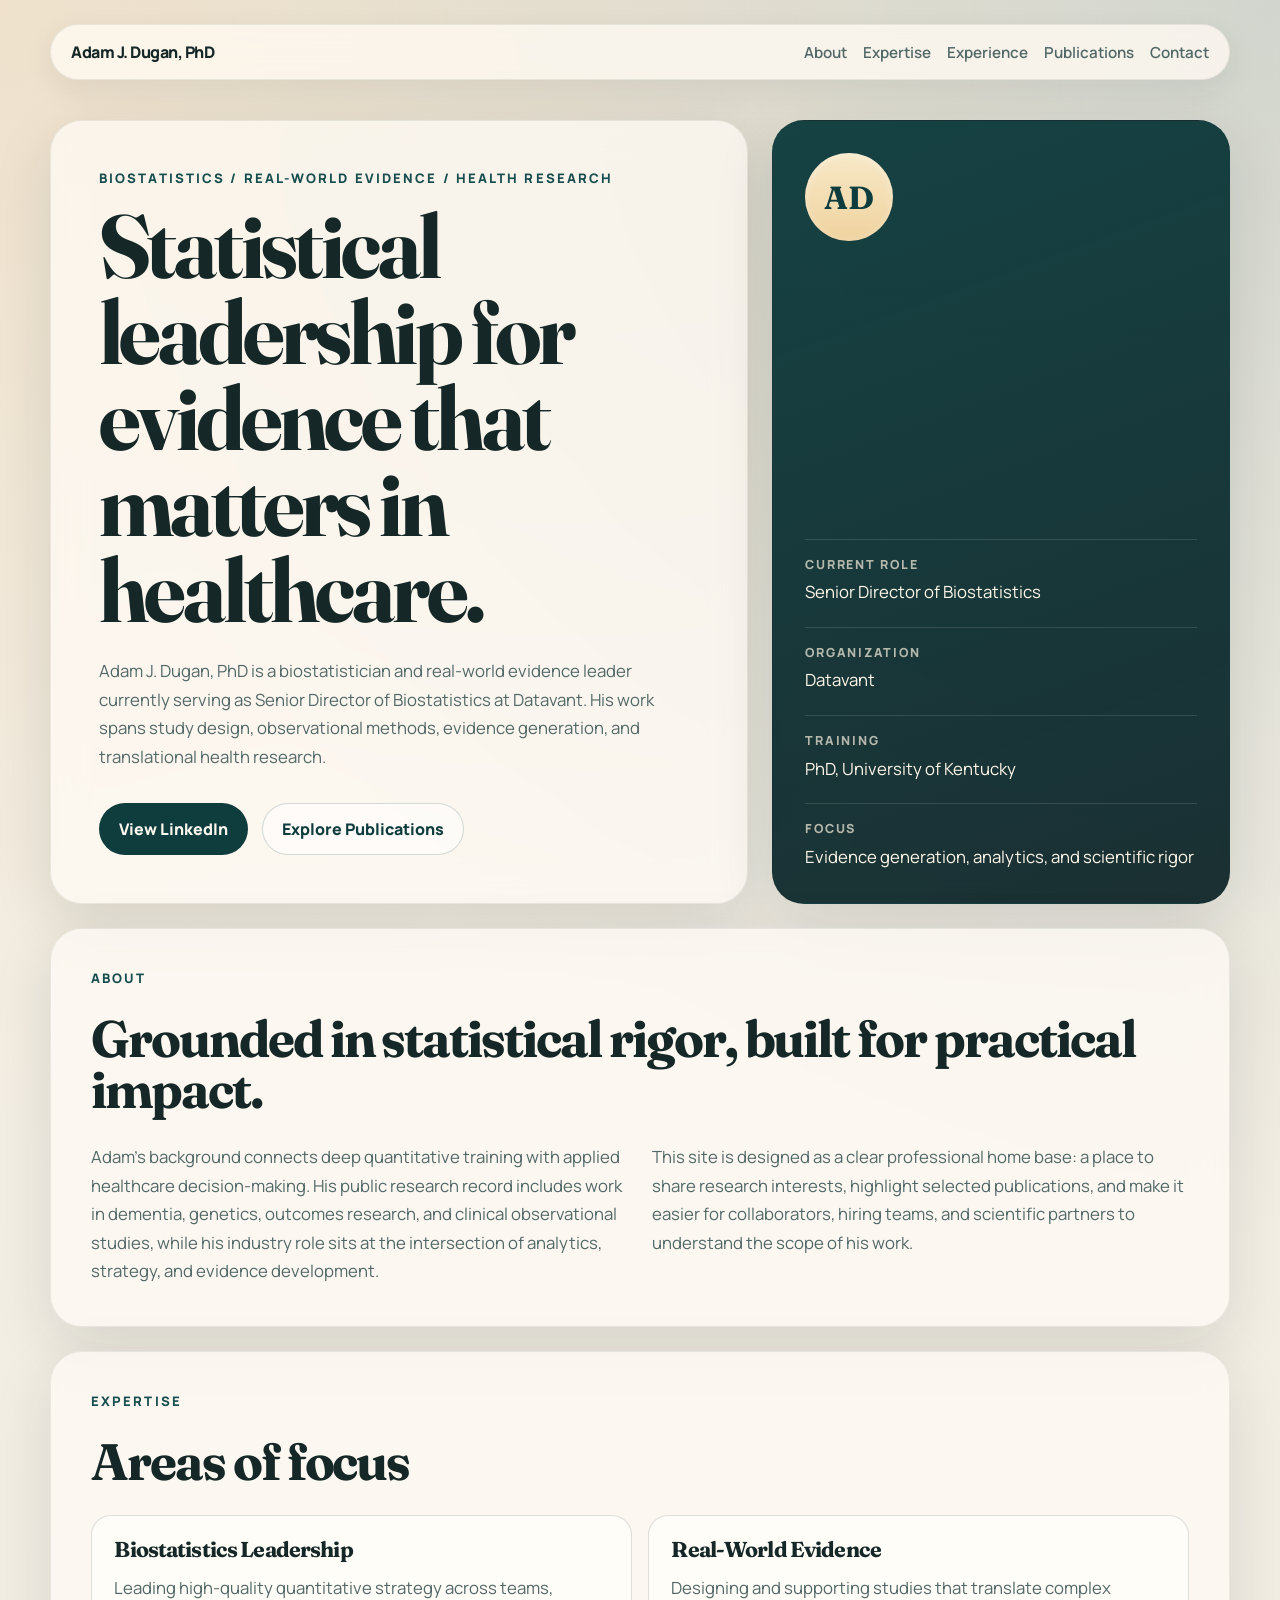
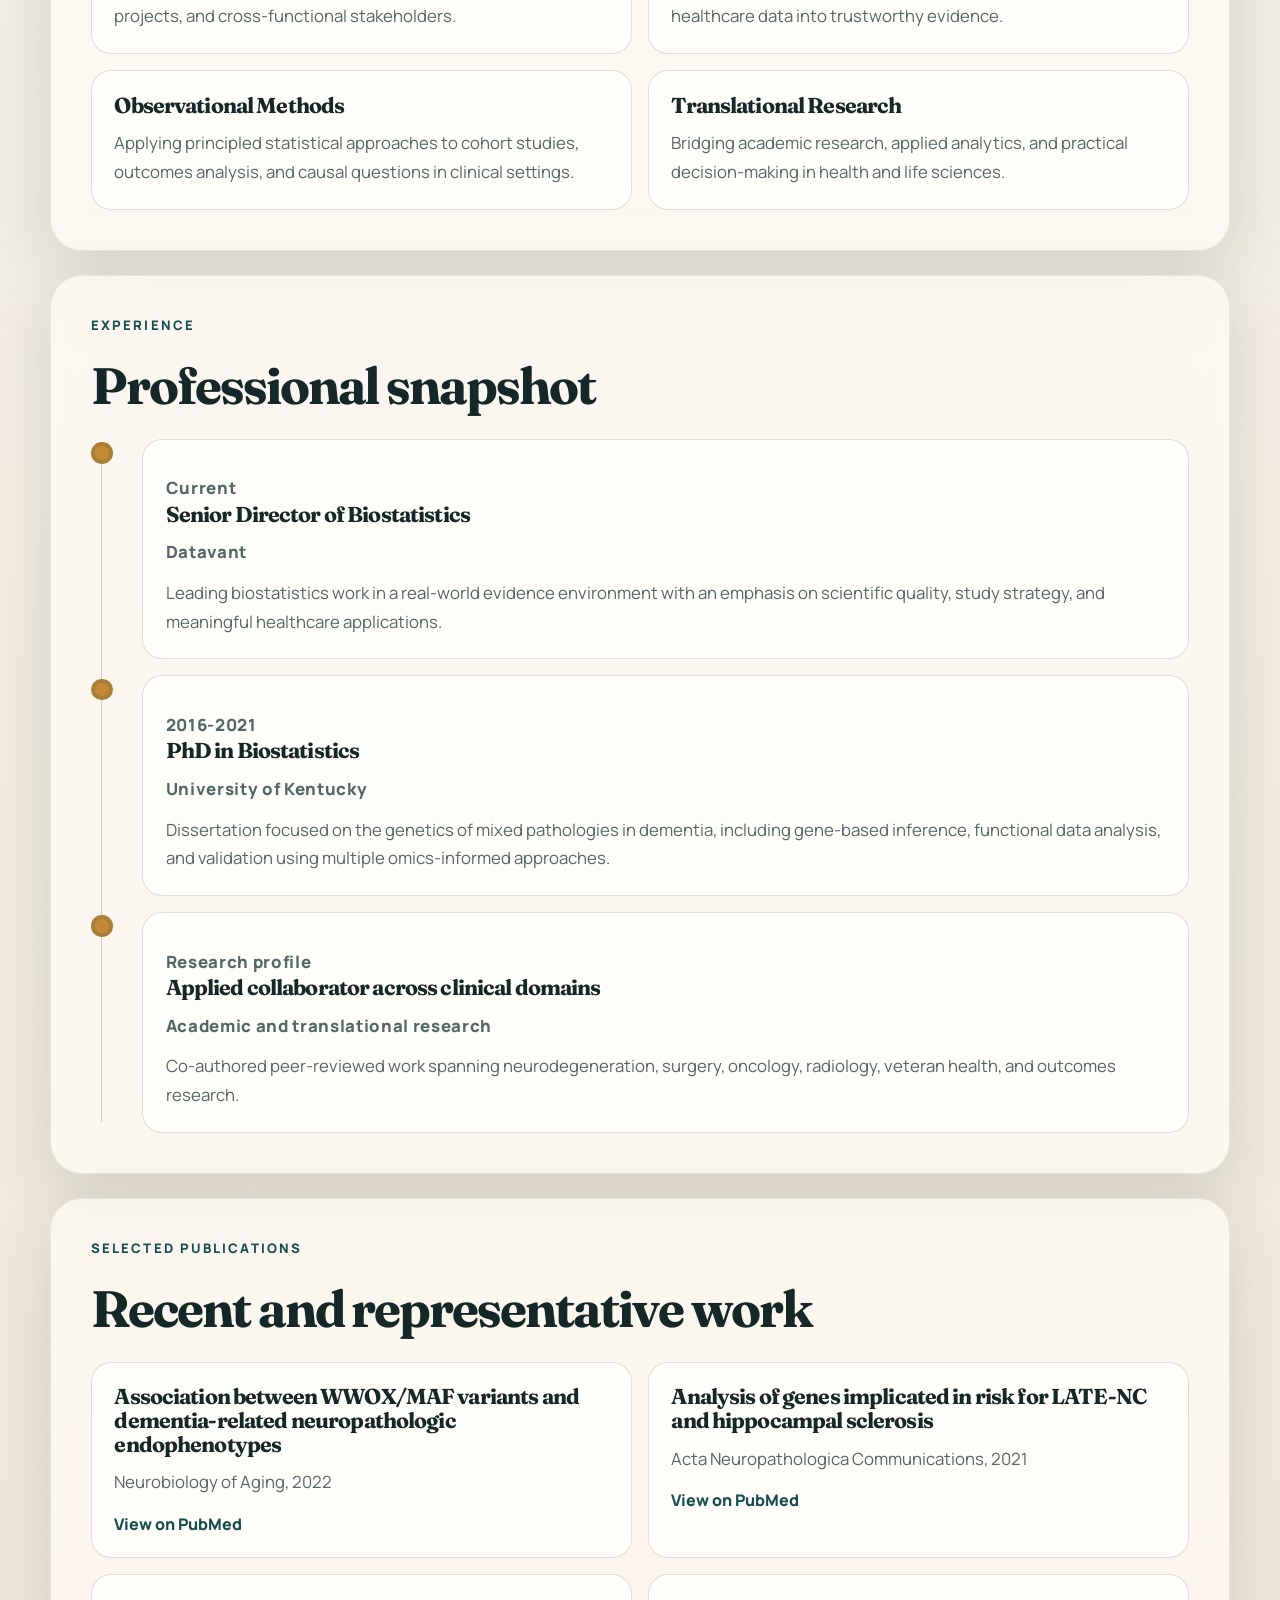
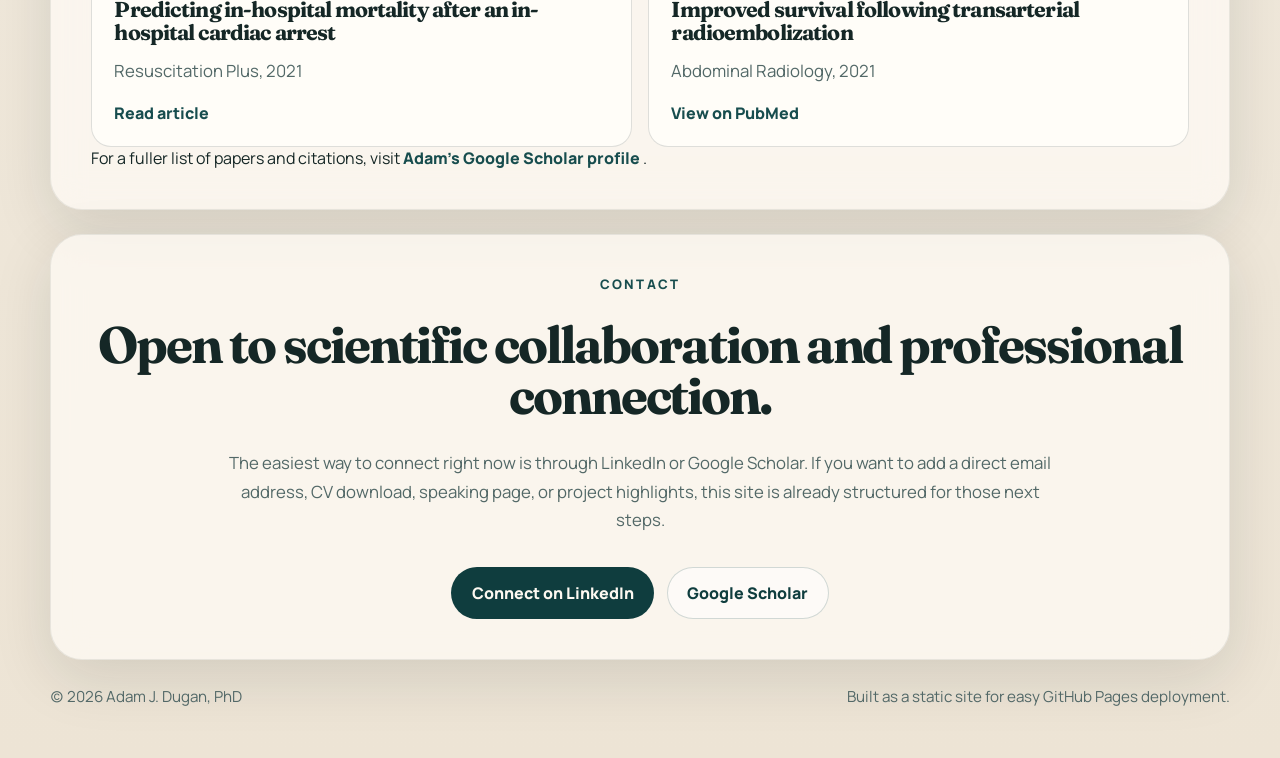
==== index.html @ 70517f16 "Initial commit" ====
<!DOCTYPE html>
<html lang="en">
  <head>
    <meta charset="UTF-8" />
    <meta name="viewport" content="width=device-width, initial-scale=1.0" />
    <title>Adam J. Dugan, PhD | Biostatistics & Real-World Evidence</title>
    <meta
      name="description"
      content="Personal website for Adam J. Dugan, PhD, Senior Director of Biostatistics at Datavant."
    />
    <meta
      property="og:title"
      content="Adam J. Dugan, PhD | Biostatistics & Real-World Evidence"
    />
    <meta
      property="og:description"
      content="Biostatistics leadership, real-world evidence, and applied health research."
    />
    <meta property="og:type" content="website" />
    <meta name="theme-color" content="#0f3d3e" />
    <script>
      document.documentElement.classList.add("js");
    </script>
    <link rel="preconnect" href="https://fonts.googleapis.com" />
    <link rel="preconnect" href="https://fonts.gstatic.com" crossorigin />
    <link
      href="https://fonts.googleapis.com/css2?family=Fraunces:opsz,wght@9..144,500;9..144,700&family=Manrope:wght@400;500;600;700;800&display=swap"
      rel="stylesheet"
    />
    <link rel="stylesheet" href="styles.css" />
  </head>
  <body>
    <div class="page-shell">
      <header class="site-header">
        <a class="wordmark" href="#top">Adam J. Dugan, PhD</a>
        <nav class="site-nav" aria-label="Primary">
          <a href="#about">About</a>
          <a href="#expertise">Expertise</a>
          <a href="#experience">Experience</a>
          <a href="#publications">Publications</a>
          <a href="#contact">Contact</a>
        </nav>
      </header>

      <main id="top">
        <section class="hero reveal">
          <div class="hero-copy">
            <p class="eyebrow">Biostatistics / Real-World Evidence / Health Research</p>
            <h1>Statistical leadership for evidence that matters in healthcare.</h1>
            <p class="hero-text">
              Adam J. Dugan, PhD is a biostatistician and real-world evidence leader currently
              serving as Senior Director of Biostatistics at Datavant. His work spans study
              design, observational methods, evidence generation, and translational health
              research.
            </p>
            <div class="hero-actions">
              <a
                class="button button-primary"
                href="https://www.linkedin.com/in/adamjdugan"
                target="_blank"
                rel="noreferrer"
              >
                View LinkedIn
              </a>
              <a
                class="button button-secondary"
                href="https://scholar.google.com/citations?user=WxaYEwoAAAAJ&hl=en"
                target="_blank"
                rel="noreferrer"
              >
                Explore Publications
              </a>
            </div>
          </div>

          <aside class="hero-card">
            <div class="monogram" aria-hidden="true">AD</div>
            <dl class="profile-facts">
              <div>
                <dt>Current role</dt>
                <dd>Senior Director of Biostatistics</dd>
              </div>
              <div>
                <dt>Organization</dt>
                <dd>Datavant</dd>
              </div>
              <div>
                <dt>Training</dt>
                <dd>PhD, University of Kentucky</dd>
              </div>
              <div>
                <dt>Focus</dt>
                <dd>Evidence generation, analytics, and scientific rigor</dd>
              </div>
            </dl>
          </aside>
        </section>

        <section class="section section-intro reveal" id="about">
          <div class="section-heading">
            <p class="eyebrow">About</p>
            <h2>Grounded in statistical rigor, built for practical impact.</h2>
          </div>
          <div class="split-text">
            <p>
              Adam's background connects deep quantitative training with applied healthcare
              decision-making. His public research record includes work in dementia, genetics,
              outcomes research, and clinical observational studies, while his industry role sits
              at the intersection of analytics, strategy, and evidence development.
            </p>
            <p>
              This site is designed as a clear professional home base: a place to share research
              interests, highlight selected publications, and make it easier for collaborators,
              hiring teams, and scientific partners to understand the scope of his work.
            </p>
          </div>
        </section>

        <section class="section reveal" id="expertise">
          <div class="section-heading">
            <p class="eyebrow">Expertise</p>
            <h2>Areas of focus</h2>
          </div>
          <div class="card-grid">
            <article class="info-card">
              <h3>Biostatistics Leadership</h3>
              <p>
                Leading high-quality quantitative strategy across teams, projects, and
                cross-functional stakeholders.
              </p>
            </article>
            <article class="info-card">
              <h3>Real-World Evidence</h3>
              <p>
                Designing and supporting studies that translate complex healthcare data into
                trustworthy evidence.
              </p>
            </article>
            <article class="info-card">
              <h3>Observational Methods</h3>
              <p>
                Applying principled statistical approaches to cohort studies, outcomes analysis,
                and causal questions in clinical settings.
              </p>
            </article>
            <article class="info-card">
              <h3>Translational Research</h3>
              <p>
                Bridging academic research, applied analytics, and practical decision-making in
                health and life sciences.
              </p>
            </article>
          </div>
        </section>

        <section class="section reveal" id="experience">
          <div class="section-heading">
            <p class="eyebrow">Experience</p>
            <h2>Professional snapshot</h2>
          </div>
          <div class="timeline">
            <article class="timeline-item">
              <div class="timeline-marker"></div>
              <div class="timeline-content">
                <p class="timeline-period">Current</p>
                <h3>Senior Director of Biostatistics</h3>
                <p class="timeline-org">Datavant</p>
                <p>
                  Leading biostatistics work in a real-world evidence environment with an emphasis
                  on scientific quality, study strategy, and meaningful healthcare applications.
                </p>
              </div>
            </article>
            <article class="timeline-item">
              <div class="timeline-marker"></div>
              <div class="timeline-content">
                <p class="timeline-period">2016-2021</p>
                <h3>PhD in Biostatistics</h3>
                <p class="timeline-org">University of Kentucky</p>
                <p>
                  Dissertation focused on the genetics of mixed pathologies in dementia, including
                  gene-based inference, functional data analysis, and validation using multiple
                  omics-informed approaches.
                </p>
              </div>
            </article>
            <article class="timeline-item">
              <div class="timeline-marker"></div>
              <div class="timeline-content">
                <p class="timeline-period">Research profile</p>
                <h3>Applied collaborator across clinical domains</h3>
                <p class="timeline-org">Academic and translational research</p>
                <p>
                  Co-authored peer-reviewed work spanning neurodegeneration, surgery, oncology,
                  radiology, veteran health, and outcomes research.
                </p>
              </div>
            </article>
          </div>
        </section>

        <section class="section reveal" id="publications">
          <div class="section-heading">
            <p class="eyebrow">Selected Publications</p>
            <h2>Recent and representative work</h2>
          </div>
          <div class="publication-list">
            <article class="publication-card">
              <h3>
                Association between WWOX/MAF variants and dementia-related neuropathologic
                endophenotypes
              </h3>
              <p>Neurobiology of Aging, 2022</p>
              <a
                href="https://pubmed.ncbi.nlm.nih.gov/34852950/"
                target="_blank"
                rel="noreferrer"
              >
                View on PubMed
              </a>
            </article>
            <article class="publication-card">
              <h3>
                Analysis of genes implicated in risk for LATE-NC and hippocampal sclerosis
              </h3>
              <p>Acta Neuropathologica Communications, 2021</p>
              <a
                href="https://pubmed.ncbi.nlm.nih.gov/34526147/"
                target="_blank"
                rel="noreferrer"
              >
                View on PubMed
              </a>
            </article>
            <article class="publication-card">
              <h3>Predicting in-hospital mortality after an in-hospital cardiac arrest</h3>
              <p>Resuscitation Plus, 2021</p>
              <a
                href="https://pmc.ncbi.nlm.nih.gov/articles/PMC8244474/"
                target="_blank"
                rel="noreferrer"
              >
                Read article
              </a>
            </article>
            <article class="publication-card">
              <h3>Improved survival following transarterial radioembolization</h3>
              <p>Abdominal Radiology, 2021</p>
              <a
                href="https://pubmed.ncbi.nlm.nih.gov/33385248/"
                target="_blank"
                rel="noreferrer"
              >
                View on PubMed
              </a>
            </article>
          </div>
          <p class="supporting-link">
            For a fuller list of papers and citations, visit
            <a
              href="https://scholar.google.com/citations?user=WxaYEwoAAAAJ&hl=en"
              target="_blank"
              rel="noreferrer"
            >
              Adam's Google Scholar profile
            </a>
            .
          </p>
        </section>

        <section class="section contact-section reveal" id="contact">
          <div class="section-heading">
            <p class="eyebrow">Contact</p>
            <h2>Open to scientific collaboration and professional connection.</h2>
          </div>
          <p class="contact-copy">
            The easiest way to connect right now is through LinkedIn or Google Scholar. If you want
            to add a direct email address, CV download, speaking page, or project highlights, this
            site is already structured for those next steps.
          </p>
          <div class="hero-actions">
            <a
              class="button button-primary"
              href="https://www.linkedin.com/in/adamjdugan"
              target="_blank"
              rel="noreferrer"
            >
              Connect on LinkedIn
            </a>
            <a
              class="button button-secondary"
              href="https://scholar.google.com/citations?user=WxaYEwoAAAAJ&hl=en"
              target="_blank"
              rel="noreferrer"
            >
              Google Scholar
            </a>
          </div>
        </section>
      </main>

      <footer class="site-footer">
        <p>(c) <span id="year"></span> Adam J. Dugan, PhD</p>
        <p>Built as a static site for easy GitHub Pages deployment.</p>
      </footer>
    </div>

    <script src="script.js"></script>
  </body>
</html>
---- styles.css ----
:root {
  --bg: #f2ede3;
  --bg-deep: #e5ddce;
  --surface: rgba(255, 251, 245, 0.72);
  --surface-strong: #fffdf8;
  --ink: #152726;
  --muted: #526867;
  --teal: #0f3d3e;
  --teal-soft: #174d4e;
  --gold: #c48a38;
  --line: rgba(21, 39, 38, 0.14);
  --shadow: 0 18px 60px rgba(15, 34, 37, 0.12);
  --radius-lg: 32px;
  --radius-md: 20px;
  --radius-sm: 14px;
  --max-width: 1180px;
}

* {
  box-sizing: border-box;
}

html {
  scroll-behavior: smooth;
}

body {
  margin: 0;
  min-height: 100vh;
  font-family: "Manrope", sans-serif;
  color: var(--ink);
  background:
    radial-gradient(circle at top left, rgba(196, 138, 56, 0.16), transparent 28%),
    radial-gradient(circle at top right, rgba(15, 61, 62, 0.16), transparent 30%),
    linear-gradient(180deg, #f7f2e8 0%, var(--bg) 42%, #ede4d5 100%);
}

body::before {
  content: "";
  position: fixed;
  inset: 0;
  pointer-events: none;
  background-image:
    linear-gradient(rgba(255, 255, 255, 0.12) 1px, transparent 1px),
    linear-gradient(90deg, rgba(255, 255, 255, 0.12) 1px, transparent 1px);
  background-size: 44px 44px;
  mask-image: linear-gradient(180deg, rgba(0, 0, 0, 0.25), transparent 70%);
}

.page-shell {
  width: min(calc(100% - 2rem), var(--max-width));
  margin: 0 auto;
  padding: 1.5rem 0 3rem;
}

.site-header {
  position: sticky;
  top: 1rem;
  z-index: 10;
  display: flex;
  justify-content: space-between;
  align-items: center;
  gap: 1rem;
  padding: 1rem 1.25rem;
  margin-bottom: 2.5rem;
  background: rgba(255, 250, 242, 0.78);
  border: 1px solid rgba(21, 39, 38, 0.08);
  border-radius: 999px;
  backdrop-filter: blur(16px);
  box-shadow: 0 10px 30px rgba(21, 39, 38, 0.08);
}

.wordmark,
.site-nav a,
.button,
.publication-card a,
.supporting-link a {
  text-decoration: none;
}

.wordmark {
  color: var(--ink);
  font-weight: 800;
  letter-spacing: -0.03em;
}

.site-nav {
  display: flex;
  flex-wrap: wrap;
  justify-content: flex-end;
  gap: 1rem;
}

.site-nav a {
  color: var(--muted);
  font-size: 0.95rem;
  font-weight: 600;
}

.site-nav a:hover,
.site-nav a:focus-visible,
.publication-card a:hover,
.publication-card a:focus-visible,
.supporting-link a:hover,
.supporting-link a:focus-visible {
  color: var(--teal);
}

.hero,
.section,
.site-footer {
  position: relative;
  z-index: 1;
}

.hero {
  display: grid;
  grid-template-columns: 1.45fr 0.95fr;
  gap: 1.5rem;
  align-items: stretch;
}

.hero-copy,
.hero-card,
.section {
  background: var(--surface);
  border: 1px solid rgba(21, 39, 38, 0.08);
  box-shadow: var(--shadow);
  backdrop-filter: blur(16px);
}

.hero-copy {
  padding: 3rem;
  border-radius: var(--radius-lg);
}

.eyebrow {
  margin: 0 0 1rem;
  font-size: 0.82rem;
  font-weight: 800;
  letter-spacing: 0.16em;
  text-transform: uppercase;
  color: var(--teal-soft);
}

h1,
h2,
h3 {
  margin: 0;
  font-family: "Fraunces", serif;
  letter-spacing: -0.04em;
}

h1 {
  max-width: 12ch;
  font-size: clamp(3rem, 8vw, 5.6rem);
  line-height: 0.96;
}

h2 {
  font-size: clamp(2rem, 4vw, 3.2rem);
  line-height: 1;
}

h3 {
  font-size: 1.35rem;
  line-height: 1.1;
}

.hero-text,
.split-text p,
.info-card p,
.timeline-content p,
.publication-card p,
.contact-copy,
.site-footer p,
.profile-facts dd {
  font-size: 1.05rem;
  line-height: 1.7;
  color: var(--muted);
}

.hero-text {
  max-width: 58ch;
  margin: 1.5rem 0 0;
}

.hero-actions {
  display: flex;
  flex-wrap: wrap;
  gap: 0.85rem;
  margin-top: 2rem;
}

.button {
  display: inline-flex;
  align-items: center;
  justify-content: center;
  min-height: 3.25rem;
  padding: 0.85rem 1.2rem;
  border-radius: 999px;
  border: 1px solid transparent;
  font-weight: 800;
  transition:
    transform 180ms ease,
    border-color 180ms ease,
    background-color 180ms ease;
}

.button:hover,
.button:focus-visible {
  transform: translateY(-2px);
}

.button-primary {
  color: #fdf9f1;
  background: var(--teal);
}

.button-secondary {
  color: var(--teal);
  background: rgba(255, 255, 255, 0.52);
  border-color: rgba(15, 61, 62, 0.18);
}

.hero-card {
  display: flex;
  flex-direction: column;
  justify-content: space-between;
  padding: 2rem;
  border-radius: var(--radius-lg);
  overflow: hidden;
  background:
    linear-gradient(160deg, rgba(15, 61, 62, 0.97), rgba(17, 40, 43, 0.96)),
    linear-gradient(180deg, rgba(255, 255, 255, 0.08), transparent);
}

.monogram {
  display: grid;
  place-items: center;
  width: 5.5rem;
  height: 5.5rem;
  border-radius: 50%;
  margin-bottom: 2rem;
  color: var(--teal);
  font-family: "Fraunces", serif;
  font-size: 2rem;
  font-weight: 700;
  background: linear-gradient(180deg, #f7e8c7, #f0d39f);
  box-shadow: inset 0 2px 8px rgba(255, 255, 255, 0.35);
}

.profile-facts {
  display: grid;
  gap: 1.25rem;
  margin: 0;
}

.profile-facts div {
  padding-top: 1rem;
  border-top: 1px solid rgba(255, 255, 255, 0.12);
}

.profile-facts dt {
  margin-bottom: 0.35rem;
  font-size: 0.78rem;
  font-weight: 800;
  letter-spacing: 0.14em;
  text-transform: uppercase;
  color: rgba(255, 244, 227, 0.68);
}

.profile-facts dd {
  margin: 0;
  color: #fff7ea;
}

.section {
  margin-top: 1.5rem;
  padding: 2.5rem;
  border-radius: var(--radius-lg);
}

.section-heading {
  display: grid;
  gap: 0.6rem;
  margin-bottom: 1.75rem;
}

.split-text {
  display: grid;
  grid-template-columns: repeat(2, minmax(0, 1fr));
  gap: 1.5rem;
}

.split-text p,
.supporting-link {
  margin: 0;
}

.card-grid,
.publication-list {
  display: grid;
  grid-template-columns: repeat(2, minmax(0, 1fr));
  gap: 1rem;
}

.info-card,
.publication-card {
  padding: 1.4rem;
  border-radius: var(--radius-md);
  background: var(--surface-strong);
  border: 1px solid var(--line);
}

.info-card p,
.publication-card p,
.timeline-content p {
  margin: 0.75rem 0 0;
}

.timeline {
  position: relative;
  display: grid;
  gap: 1rem;
}

.timeline::before {
  content: "";
  position: absolute;
  top: 0.7rem;
  bottom: 0.7rem;
  left: 0.65rem;
  width: 1px;
  background: rgba(15, 61, 62, 0.22);
}

.timeline-item {
  position: relative;
  display: grid;
  grid-template-columns: 2rem 1fr;
  gap: 1.2rem;
}

.timeline-marker {
  width: 1.35rem;
  height: 1.35rem;
  margin-top: 0.2rem;
  border: 4px solid rgba(15, 61, 62, 0.14);
  border-radius: 50%;
  background: var(--gold);
}

.timeline-content {
  padding: 1.4rem;
  border-radius: var(--radius-md);
  background: var(--surface-strong);
  border: 1px solid var(--line);
}

.timeline-period,
.timeline-org {
  font-size: 0.92rem;
  font-weight: 800;
  letter-spacing: 0.04em;
  color: var(--teal-soft);
}

.timeline-period {
  margin: 0 0 0.3rem;
}

.timeline-org {
  margin: 0.5rem 0 0.25rem;
}

.publication-card a,
.supporting-link a {
  color: var(--teal-soft);
  font-weight: 800;
}

.publication-card a {
  display: inline-block;
  margin-top: 1rem;
}

.contact-section {
  text-align: center;
}

.contact-copy {
  max-width: 52rem;
  margin: 0 auto;
}

.contact-section .hero-actions {
  justify-content: center;
}

.site-footer {
  display: flex;
  justify-content: space-between;
  gap: 1rem;
  padding: 1.5rem 0 0;
}

.site-footer p {
  margin: 0;
  font-size: 0.95rem;
}

.js .reveal {
  opacity: 0;
  transform: translateY(24px);
  transition:
    opacity 700ms ease,
    transform 700ms ease;
}

.js .reveal.is-visible {
  opacity: 1;
  transform: translateY(0);
}

@media (prefers-reduced-motion: reduce) {
  html {
    scroll-behavior: auto;
  }

  .js .reveal,
  .js .reveal.is-visible,
  .button {
    transition: none;
    transform: none;
  }
}

@media (max-width: 920px) {
  .site-header,
  .hero,
  .split-text,
  .card-grid,
  .publication-list,
  .site-footer {
    grid-template-columns: 1fr;
  }

  .site-header,
  .site-footer {
    display: grid;
  }

  .site-header {
    border-radius: 28px;
  }

  .site-nav {
    justify-content: flex-start;
  }

  .hero-copy,
  .section,
  .hero-card {
    padding: 2rem;
  }

  h1 {
    max-width: 14ch;
  }
}

@media (max-width: 640px) {
  .page-shell {
    width: min(calc(100% - 1rem), var(--max-width));
    padding-top: 0.5rem;
  }

  .site-header {
    position: static;
    margin-bottom: 1rem;
  }

  .site-nav {
    gap: 0.75rem;
  }

  .site-nav a {
    font-size: 0.9rem;
  }

  .hero-copy,
  .hero-card,
  .section,
  .timeline-content,
  .info-card,
  .publication-card {
    padding: 1.4rem;
  }

  .section {
    border-radius: 24px;
  }

  h1 {
    font-size: 2.8rem;
  }

  h2 {
    font-size: 2rem;
  }

  .hero-actions {
    flex-direction: column;
  }

  .button {
    width: 100%;
  }
}
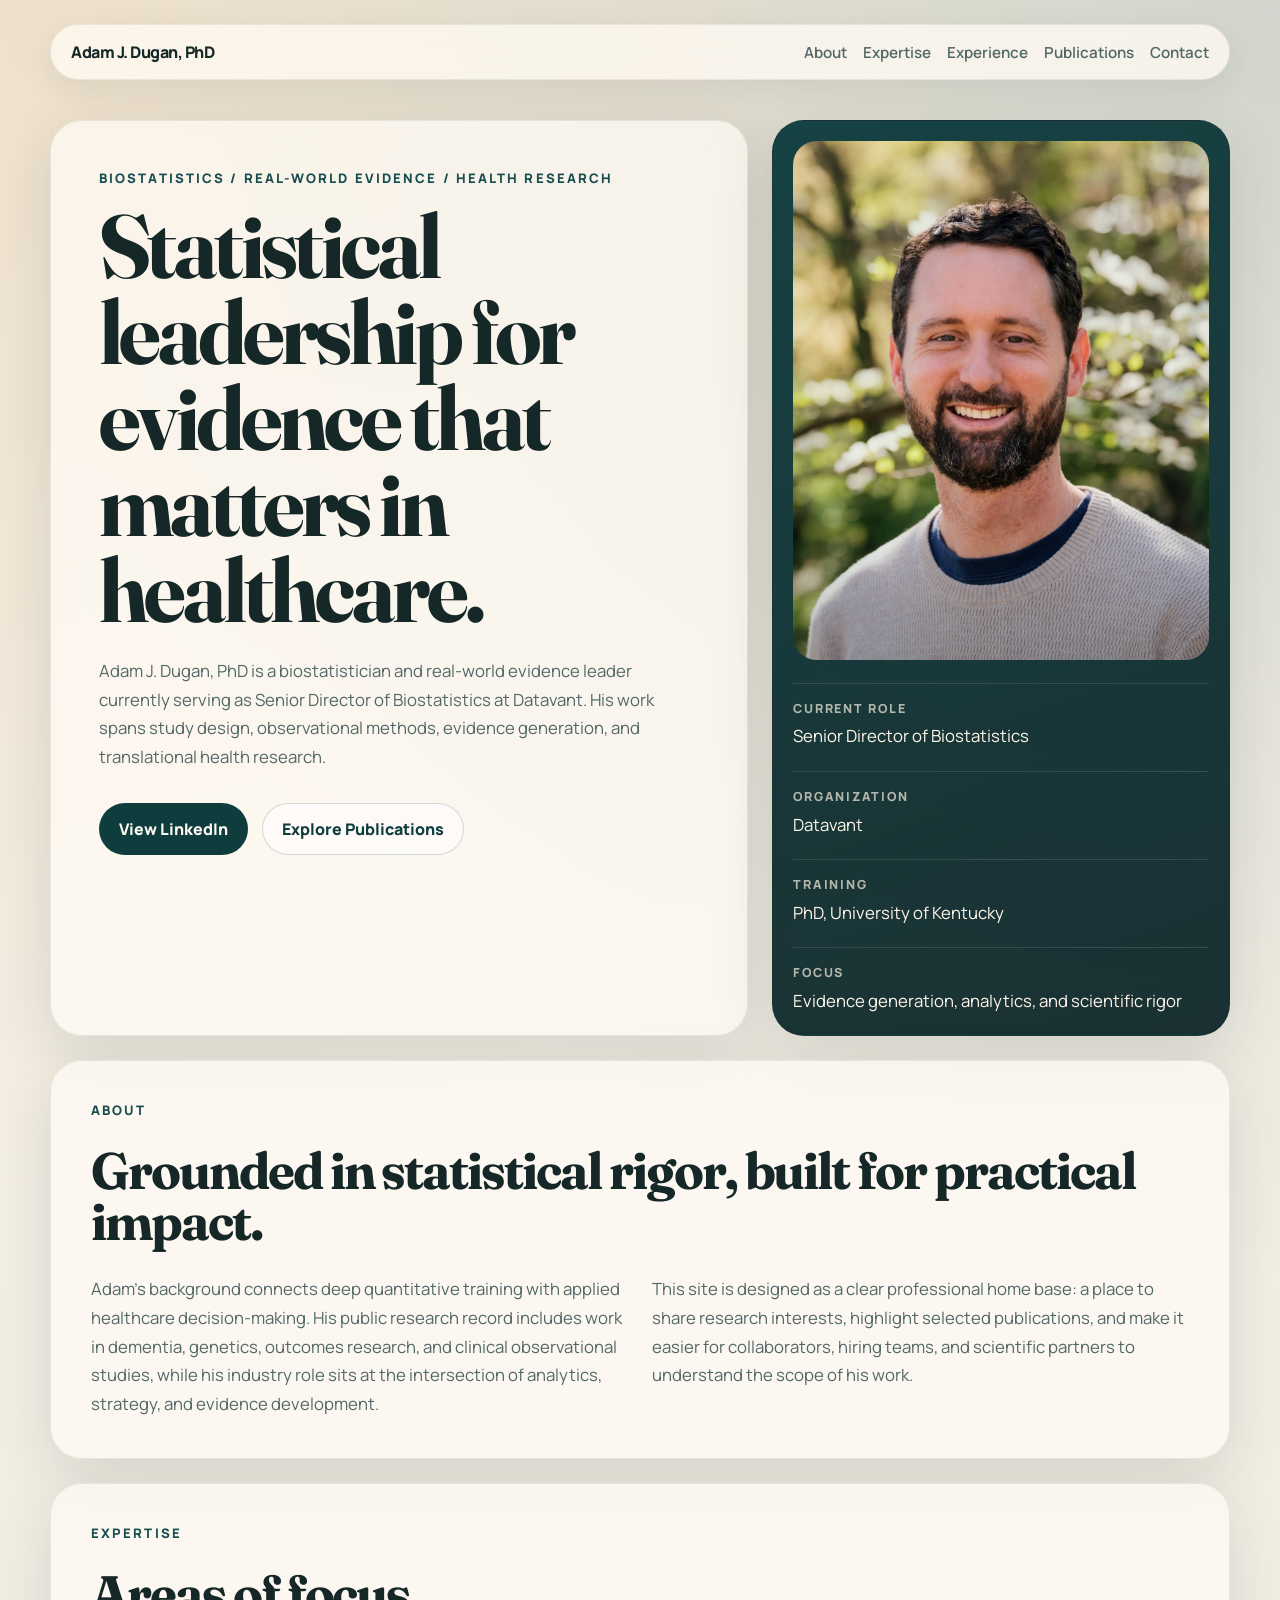
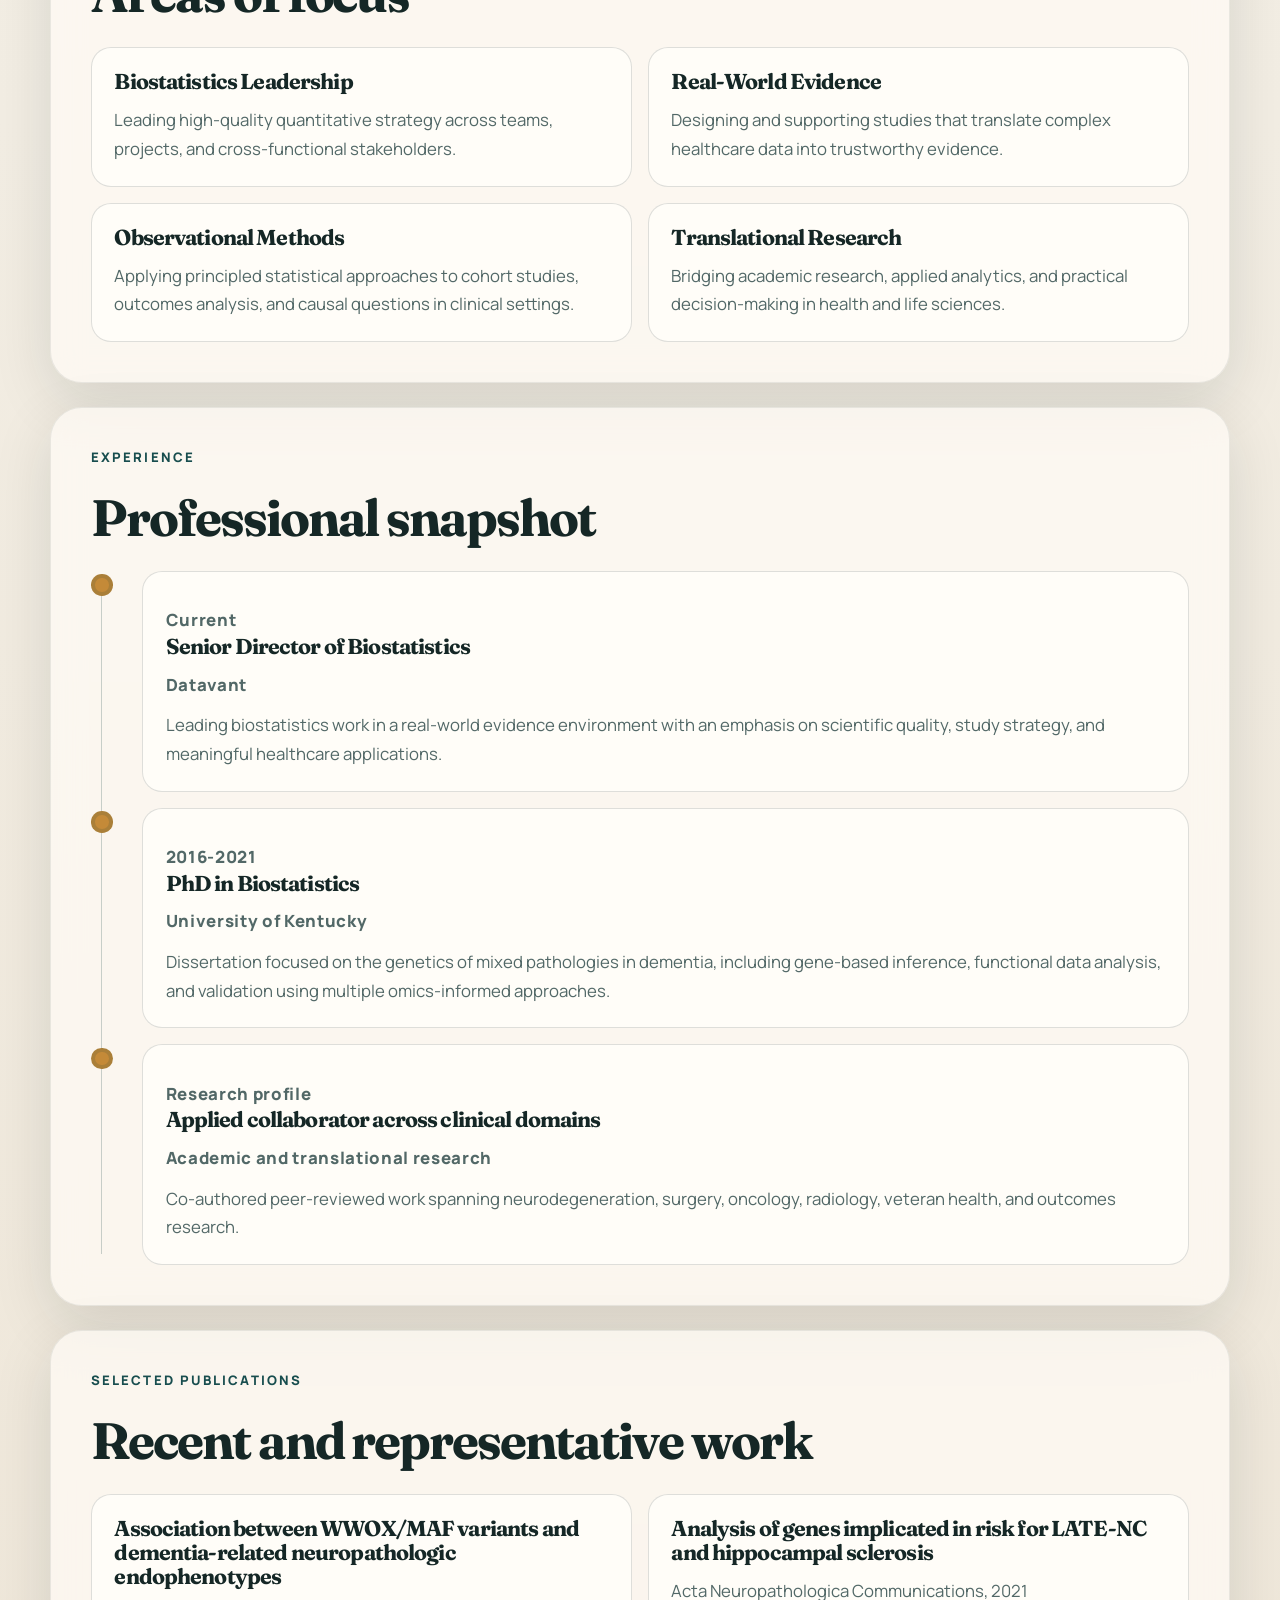
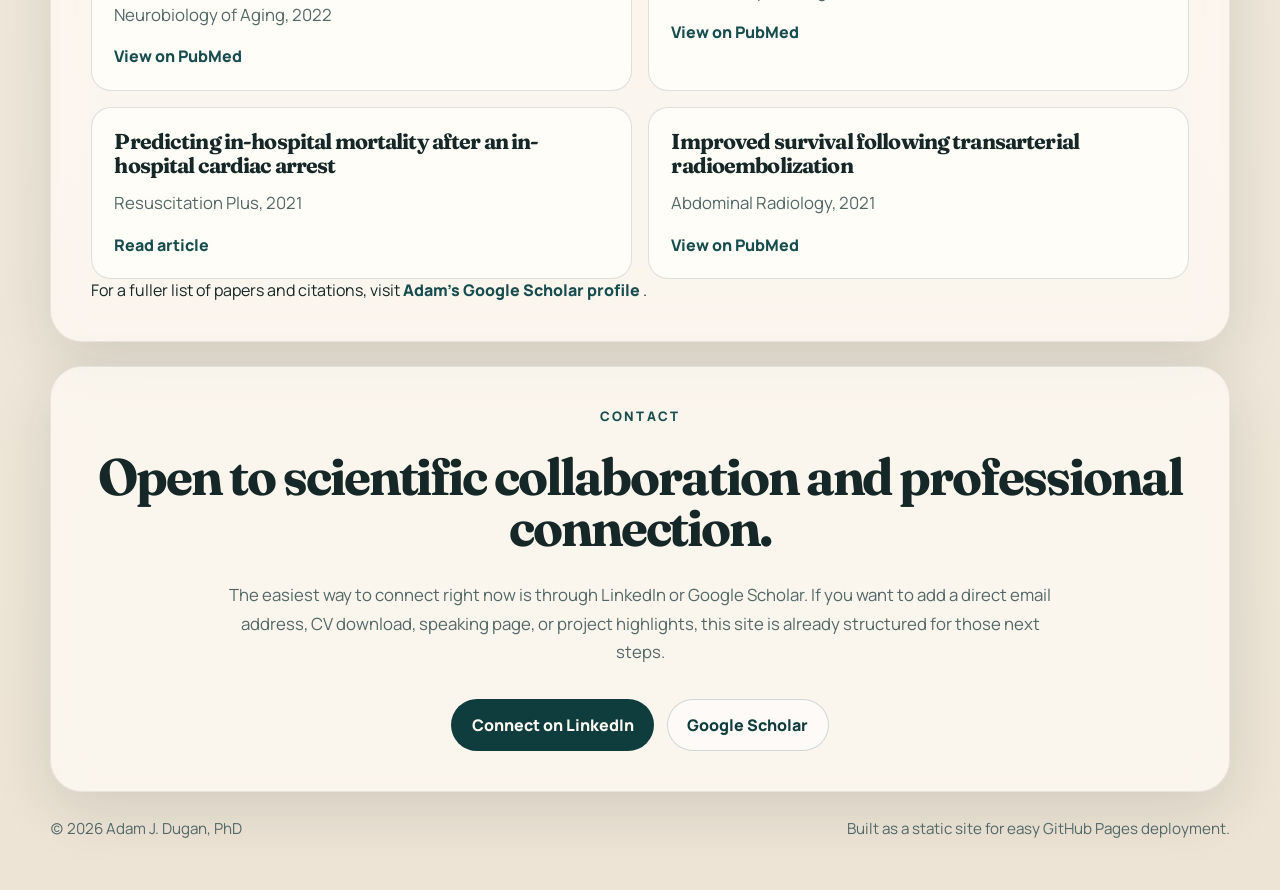
==== commit b1e64203: "Additional tweaks" ====
--- a/index.html
+++ b/index.html
@@ -74,7 +74,13 @@
           </div>
 
           <aside class="hero-card">
-            <div class="monogram" aria-hidden="true">AD</div>
+            <div class="headshot-frame">
+              <img
+                class="headshot"
+                src="adams-headshot.JPG"
+                alt="Headshot of Adam J. Dugan"
+              />
+            </div>
             <dl class="profile-facts">
               <div>
                 <dt>Current role</dt>
--- a/styles.css
+++ b/styles.css
@@ -227,7 +227,7 @@
   display: flex;
   flex-direction: column;
   justify-content: space-between;
-  padding: 2rem;
+  padding: 1.25rem;
   border-radius: var(--radius-lg);
   overflow: hidden;
   background:
@@ -235,19 +235,29 @@
     linear-gradient(180deg, rgba(255, 255, 255, 0.08), transparent);
 }
 
-.monogram {
-  display: grid;
-  place-items: center;
-  width: 5.5rem;
-  height: 5.5rem;
-  border-radius: 50%;
-  margin-bottom: 2rem;
-  color: var(--teal);
-  font-family: "Fraunces", serif;
-  font-size: 2rem;
-  font-weight: 700;
-  background: linear-gradient(180deg, #f7e8c7, #f0d39f);
-  box-shadow: inset 0 2px 8px rgba(255, 255, 255, 0.35);
+.headshot-frame {
+  position: relative;
+  aspect-ratio: 4 / 5;
+  margin-bottom: 1.4rem;
+  border-radius: 24px;
+  overflow: hidden;
+  background: rgba(255, 255, 255, 0.08);
+}
+
+.headshot-frame::after {
+  content: "";
+  position: absolute;
+  inset: auto 0 0;
+  height: 34%;
+  background: linear-gradient(180deg, transparent, rgba(9, 24, 25, 0.24));
+}
+
+.headshot {
+  display: block;
+  width: 100%;
+  height: 100%;
+  object-fit: cover;
+  object-position: center 22%;
 }
 
 .profile-facts {
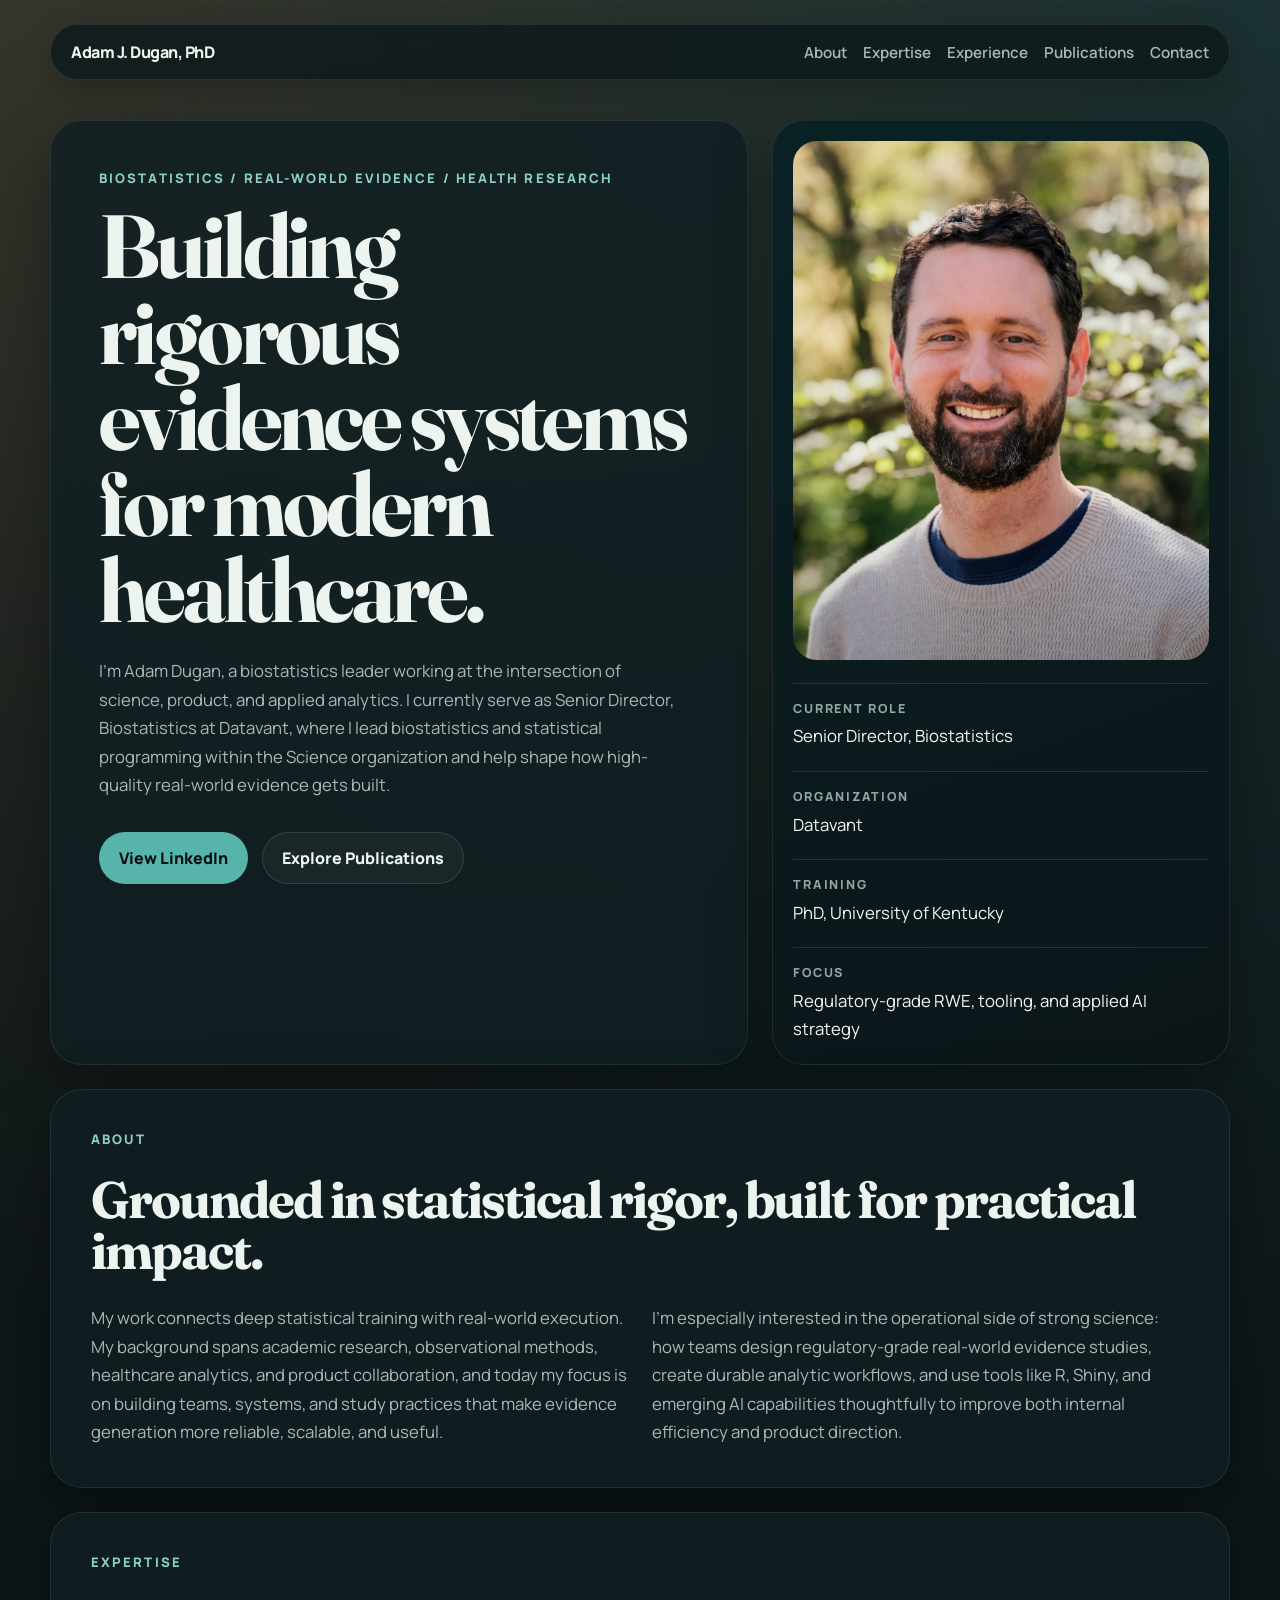
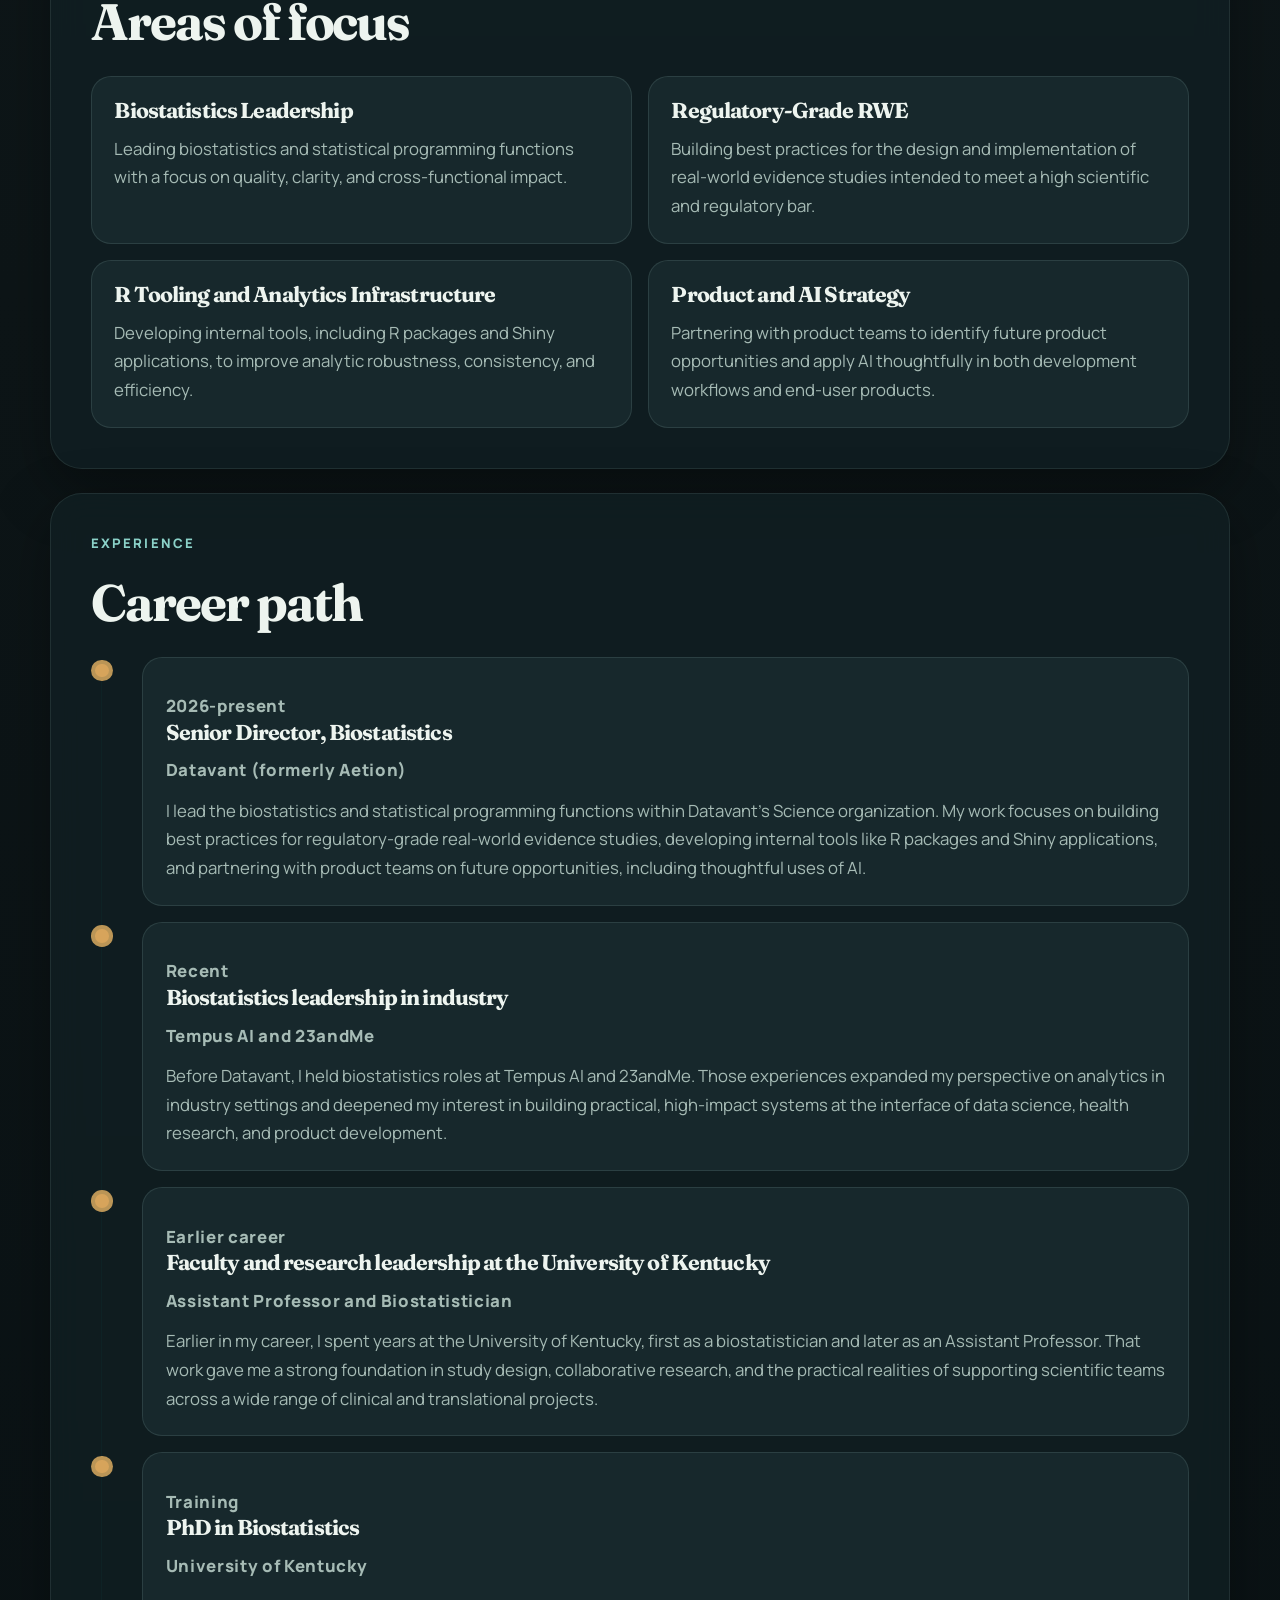
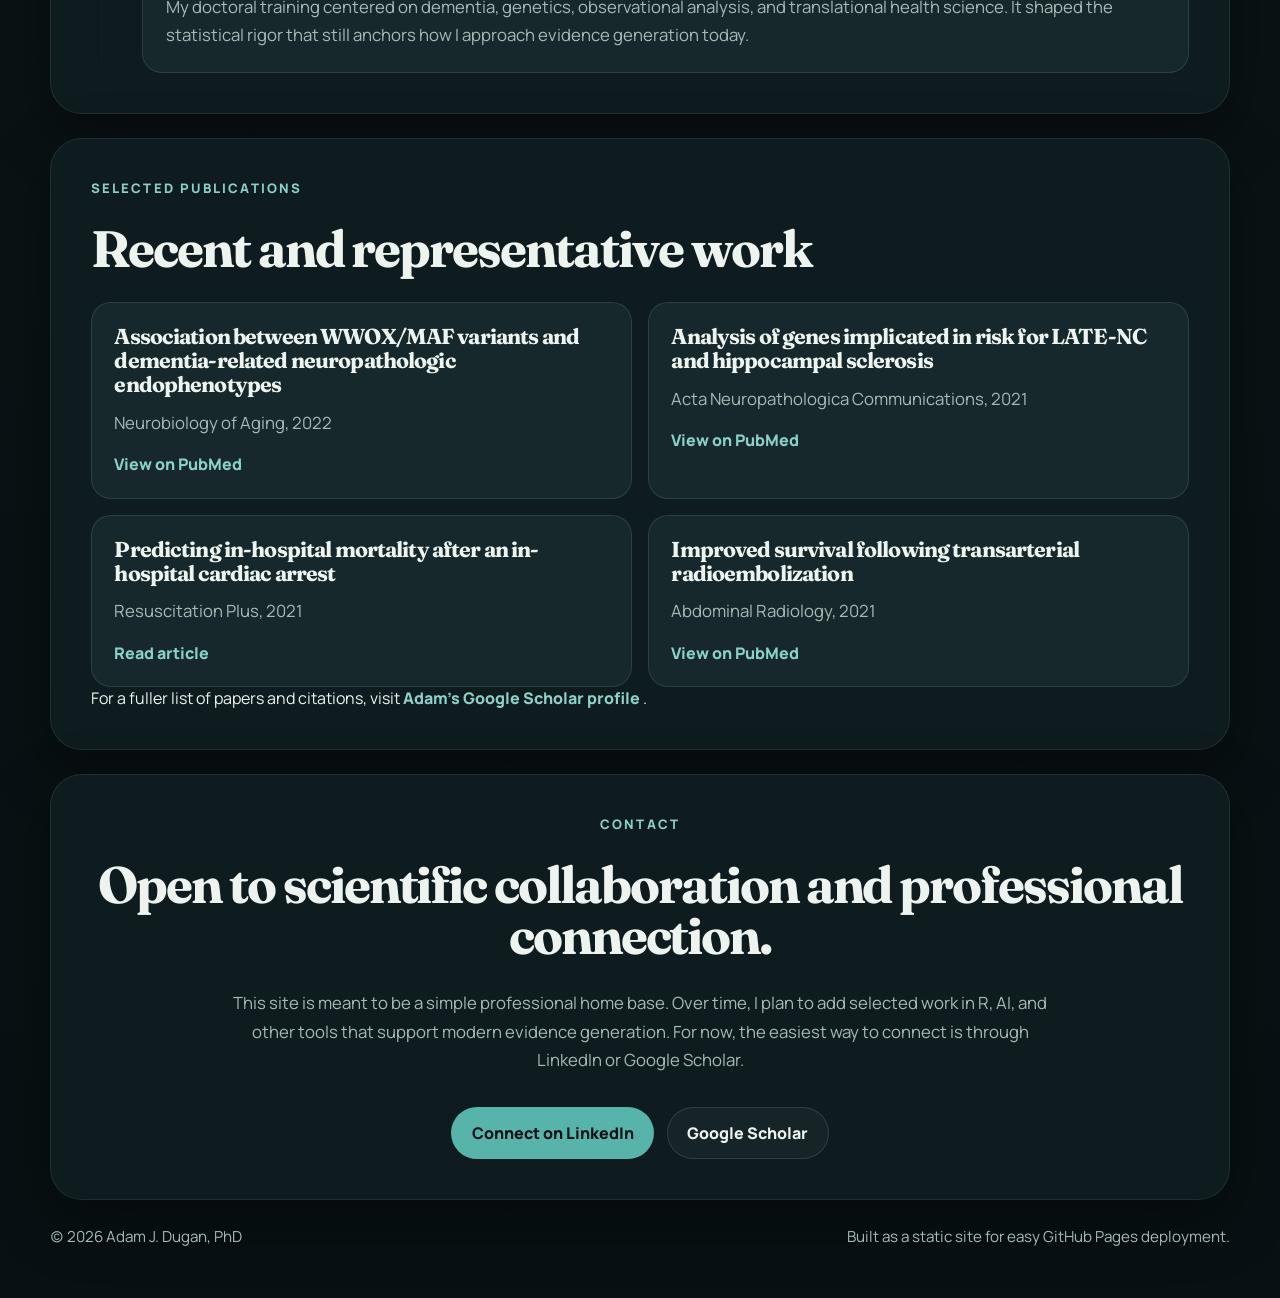
==== commit e27a6b9f: "Update index.html" ====
--- a/index.html
+++ b/index.html
@@ -6,7 +6,7 @@
     <title>Adam J. Dugan, PhD | Biostatistics & Real-World Evidence</title>
     <meta
       name="description"
-      content="Personal website for Adam J. Dugan, PhD, Senior Director of Biostatistics at Datavant."
+      content="Personal website for Adam J. Dugan, PhD, Senior Director of Biostatistics at Datavant, focused on real-world evidence, analytics leadership, and practical healthcare impact."
     />
     <meta
       property="og:title"
@@ -46,12 +46,13 @@
         <section class="hero reveal">
           <div class="hero-copy">
             <p class="eyebrow">Biostatistics / Real-World Evidence / Health Research</p>
-            <h1>Statistical leadership for evidence that matters in healthcare.</h1>
+            <h1>Building rigorous evidence systems for modern healthcare.</h1>
             <p class="hero-text">
-              Adam J. Dugan, PhD is a biostatistician and real-world evidence leader currently
-              serving as Senior Director of Biostatistics at Datavant. His work spans study
-              design, observational methods, evidence generation, and translational health
-              research.
+              I'm Adam Dugan, a biostatistics leader working at the intersection of science,
+              product, and applied analytics. I currently serve as Senior Director,
+              Biostatistics at Datavant, where I lead biostatistics and statistical programming
+              within the Science organization and help shape how high-quality real-world evidence
+              gets built.
             </p>
             <div class="hero-actions">
               <a
@@ -84,7 +85,7 @@
             <dl class="profile-facts">
               <div>
                 <dt>Current role</dt>
-                <dd>Senior Director of Biostatistics</dd>
+                <dd>Senior Director, Biostatistics</dd>
               </div>
               <div>
                 <dt>Organization</dt>
@@ -96,7 +97,7 @@
               </div>
               <div>
                 <dt>Focus</dt>
-                <dd>Evidence generation, analytics, and scientific rigor</dd>
+                <dd>Regulatory-grade RWE, tooling, and applied AI strategy</dd>
               </div>
             </dl>
           </aside>
@@ -109,15 +110,16 @@
           </div>
           <div class="split-text">
             <p>
-              Adam's background connects deep quantitative training with applied healthcare
-              decision-making. His public research record includes work in dementia, genetics,
-              outcomes research, and clinical observational studies, while his industry role sits
-              at the intersection of analytics, strategy, and evidence development.
+              My work connects deep statistical training with real-world execution. My background
+              spans academic research, observational methods, healthcare analytics, and product
+              collaboration, and today my focus is on building teams, systems, and study practices
+              that make evidence generation more reliable, scalable, and useful.
             </p>
             <p>
-              This site is designed as a clear professional home base: a place to share research
-              interests, highlight selected publications, and make it easier for collaborators,
-              hiring teams, and scientific partners to understand the scope of his work.
+              I'm especially interested in the operational side of strong science: how teams
+              design regulatory-grade real-world evidence studies, create durable analytic
+              workflows, and use tools like R, Shiny, and emerging AI capabilities thoughtfully to
+              improve both internal efficiency and product direction.
             </p>
           </div>
         </section>
@@ -131,29 +133,29 @@
             <article class="info-card">
               <h3>Biostatistics Leadership</h3>
               <p>
-                Leading high-quality quantitative strategy across teams, projects, and
-                cross-functional stakeholders.
+                Leading biostatistics and statistical programming functions with a focus on quality,
+                clarity, and cross-functional impact.
               </p>
             </article>
             <article class="info-card">
-              <h3>Real-World Evidence</h3>
+              <h3>Regulatory-Grade RWE</h3>
               <p>
-                Designing and supporting studies that translate complex healthcare data into
-                trustworthy evidence.
+                Building best practices for the design and implementation of real-world evidence
+                studies intended to meet a high scientific and regulatory bar.
               </p>
             </article>
             <article class="info-card">
-              <h3>Observational Methods</h3>
+              <h3>R Tooling and Analytics Infrastructure</h3>
               <p>
-                Applying principled statistical approaches to cohort studies, outcomes analysis,
-                and causal questions in clinical settings.
+                Developing internal tools, including R packages and Shiny applications, to improve
+                analytic robustness, consistency, and efficiency.
               </p>
             </article>
             <article class="info-card">
-              <h3>Translational Research</h3>
+              <h3>Product and AI Strategy</h3>
               <p>
-                Bridging academic research, applied analytics, and practical decision-making in
-                health and life sciences.
+                Partnering with product teams to identify future product opportunities and apply AI
+                thoughtfully in both development workflows and end-user products.
               </p>
             </article>
           </div>
@@ -162,43 +164,63 @@
         <section class="section reveal" id="experience">
           <div class="section-heading">
             <p class="eyebrow">Experience</p>
-            <h2>Professional snapshot</h2>
+            <h2>Career path</h2>
           </div>
           <div class="timeline">
             <article class="timeline-item">
               <div class="timeline-marker"></div>
               <div class="timeline-content">
-                <p class="timeline-period">Current</p>
-                <h3>Senior Director of Biostatistics</h3>
-                <p class="timeline-org">Datavant</p>
+                <p class="timeline-period">2026-present</p>
+                <h3>Senior Director, Biostatistics</h3>
+                <p class="timeline-org">Datavant (formerly Aetion)</p>
                 <p>
-                  Leading biostatistics work in a real-world evidence environment with an emphasis
-                  on scientific quality, study strategy, and meaningful healthcare applications.
+                  I lead the biostatistics and statistical programming functions within Datavant's
+                  Science organization. My work focuses on building best practices for
+                  regulatory-grade real-world evidence studies, developing internal tools like R
+                  packages and Shiny applications, and partnering with product teams on future
+                  opportunities, including thoughtful uses of AI.
                 </p>
               </div>
             </article>
             <article class="timeline-item">
               <div class="timeline-marker"></div>
               <div class="timeline-content">
-                <p class="timeline-period">2016-2021</p>
+                <p class="timeline-period">Recent</p>
+                <h3>Biostatistics leadership in industry</h3>
+                <p class="timeline-org">Tempus AI and 23andMe</p>
+                <p>
+                  Before Datavant, I held biostatistics roles at Tempus AI and 23andMe. Those
+                  experiences expanded my perspective on analytics in industry settings and
+                  deepened my interest in building practical, high-impact systems at the interface
+                  of data science, health research, and product development.
+                </p>
+              </div>
+            </article>
+            <article class="timeline-item">
+              <div class="timeline-marker"></div>
+              <div class="timeline-content">
+                <p class="timeline-period">Earlier career</p>
+                <h3>Faculty and research leadership at the University of Kentucky</h3>
+                <p class="timeline-org">Assistant Professor and Biostatistician</p>
+                <p>
+                  Earlier in my career, I spent years at the University of Kentucky, first as a
+                  biostatistician and later as an Assistant Professor. That work gave me a strong
+                  foundation in study design, collaborative research, and the practical realities
+                  of supporting scientific teams across a wide range of clinical and translational
+                  projects.
+                </p>
+              </div>
+            </article>
+            <article class="timeline-item">
+              <div class="timeline-marker"></div>
+              <div class="timeline-content">
+                <p class="timeline-period">Training</p>
                 <h3>PhD in Biostatistics</h3>
                 <p class="timeline-org">University of Kentucky</p>
                 <p>
-                  Dissertation focused on the genetics of mixed pathologies in dementia, including
-                  gene-based inference, functional data analysis, and validation using multiple
-                  omics-informed approaches.
-                </p>
-              </div>
-            </article>
-            <article class="timeline-item">
-              <div class="timeline-marker"></div>
-              <div class="timeline-content">
-                <p class="timeline-period">Research profile</p>
-                <h3>Applied collaborator across clinical domains</h3>
-                <p class="timeline-org">Academic and translational research</p>
-                <p>
-                  Co-authored peer-reviewed work spanning neurodegeneration, surgery, oncology,
-                  radiology, veteran health, and outcomes research.
+                  My doctoral training centered on dementia, genetics, observational analysis, and
+                  translational health science. It shaped the statistical rigor that still anchors
+                  how I approach evidence generation today.
                 </p>
               </div>
             </article>
@@ -280,9 +302,9 @@
             <h2>Open to scientific collaboration and professional connection.</h2>
           </div>
           <p class="contact-copy">
-            The easiest way to connect right now is through LinkedIn or Google Scholar. If you want
-            to add a direct email address, CV download, speaking page, or project highlights, this
-            site is already structured for those next steps.
+            This site is meant to be a simple professional home base. Over time, I plan to add
+            selected work in R, AI, and other tools that support modern evidence generation. For
+            now, the easiest way to connect is through LinkedIn or Google Scholar.
           </p>
           <div class="hero-actions">
             <a
--- a/styles.css
+++ b/styles.css
@@ -1,15 +1,15 @@
 :root {
-  --bg: #f2ede3;
-  --bg-deep: #e5ddce;
-  --surface: rgba(255, 251, 245, 0.72);
-  --surface-strong: #fffdf8;
-  --ink: #152726;
-  --muted: #526867;
-  --teal: #0f3d3e;
-  --teal-soft: #174d4e;
-  --gold: #c48a38;
-  --line: rgba(21, 39, 38, 0.14);
-  --shadow: 0 18px 60px rgba(15, 34, 37, 0.12);
+  --bg: #0d1517;
+  --bg-deep: #122024;
+  --surface: rgba(17, 31, 35, 0.82);
+  --surface-strong: #17282c;
+  --ink: #edf4ef;
+  --muted: #a6bbb5;
+  --teal: #57b4ab;
+  --teal-soft: #8bd1c8;
+  --gold: #d7a45b;
+  --line: rgba(184, 224, 216, 0.12);
+  --shadow: 0 20px 60px rgba(0, 0, 0, 0.34);
   --radius-lg: 32px;
   --radius-md: 20px;
   --radius-sm: 14px;
@@ -30,9 +30,9 @@
   font-family: "Manrope", sans-serif;
   color: var(--ink);
   background:
-    radial-gradient(circle at top left, rgba(196, 138, 56, 0.16), transparent 28%),
-    radial-gradient(circle at top right, rgba(15, 61, 62, 0.16), transparent 30%),
-    linear-gradient(180deg, #f7f2e8 0%, var(--bg) 42%, #ede4d5 100%);
+    radial-gradient(circle at top left, rgba(215, 164, 91, 0.18), transparent 28%),
+    radial-gradient(circle at top right, rgba(87, 180, 171, 0.14), transparent 30%),
+    linear-gradient(180deg, #101a1d 0%, var(--bg) 42%, #081013 100%);
 }
 
 body::before {
@@ -41,8 +41,8 @@
   inset: 0;
   pointer-events: none;
   background-image:
-    linear-gradient(rgba(255, 255, 255, 0.12) 1px, transparent 1px),
-    linear-gradient(90deg, rgba(255, 255, 255, 0.12) 1px, transparent 1px);
+    linear-gradient(rgba(255, 255, 255, 0.04) 1px, transparent 1px),
+    linear-gradient(90deg, rgba(255, 255, 255, 0.04) 1px, transparent 1px);
   background-size: 44px 44px;
   mask-image: linear-gradient(180deg, rgba(0, 0, 0, 0.25), transparent 70%);
 }
@@ -63,11 +63,11 @@
   gap: 1rem;
   padding: 1rem 1.25rem;
   margin-bottom: 2.5rem;
-  background: rgba(255, 250, 242, 0.78);
-  border: 1px solid rgba(21, 39, 38, 0.08);
+  background: rgba(14, 25, 28, 0.82);
+  border: 1px solid rgba(184, 224, 216, 0.1);
   border-radius: 999px;
   backdrop-filter: blur(16px);
-  box-shadow: 0 10px 30px rgba(21, 39, 38, 0.08);
+  box-shadow: 0 10px 30px rgba(0, 0, 0, 0.22);
 }
 
 .wordmark,
@@ -124,7 +124,7 @@
 .hero-card,
 .section {
   background: var(--surface);
-  border: 1px solid rgba(21, 39, 38, 0.08);
+  border: 1px solid rgba(184, 224, 216, 0.1);
   box-shadow: var(--shadow);
   backdrop-filter: blur(16px);
 }
@@ -213,14 +213,14 @@
 }
 
 .button-primary {
-  color: #fdf9f1;
+  color: #081013;
   background: var(--teal);
 }
 
 .button-secondary {
-  color: var(--teal);
-  background: rgba(255, 255, 255, 0.52);
-  border-color: rgba(15, 61, 62, 0.18);
+  color: var(--ink);
+  background: rgba(255, 255, 255, 0.04);
+  border-color: rgba(184, 224, 216, 0.14);
 }
 
 .hero-card {
@@ -231,7 +231,7 @@
   border-radius: var(--radius-lg);
   overflow: hidden;
   background:
-    linear-gradient(160deg, rgba(15, 61, 62, 0.97), rgba(17, 40, 43, 0.96)),
+    linear-gradient(160deg, rgba(10, 33, 36, 0.98), rgba(12, 22, 25, 0.98)),
     linear-gradient(180deg, rgba(255, 255, 255, 0.08), transparent);
 }
 
@@ -241,7 +241,7 @@
   margin-bottom: 1.4rem;
   border-radius: 24px;
   overflow: hidden;
-  background: rgba(255, 255, 255, 0.08);
+  background: rgba(255, 255, 255, 0.04);
 }
 
 .headshot-frame::after {
@@ -277,12 +277,12 @@
   font-weight: 800;
   letter-spacing: 0.14em;
   text-transform: uppercase;
-  color: rgba(255, 244, 227, 0.68);
+  color: rgba(210, 235, 228, 0.68);
 }
 
 .profile-facts dd {
   margin: 0;
-  color: #fff7ea;
+  color: #f3f8f5;
 }
 
 .section {
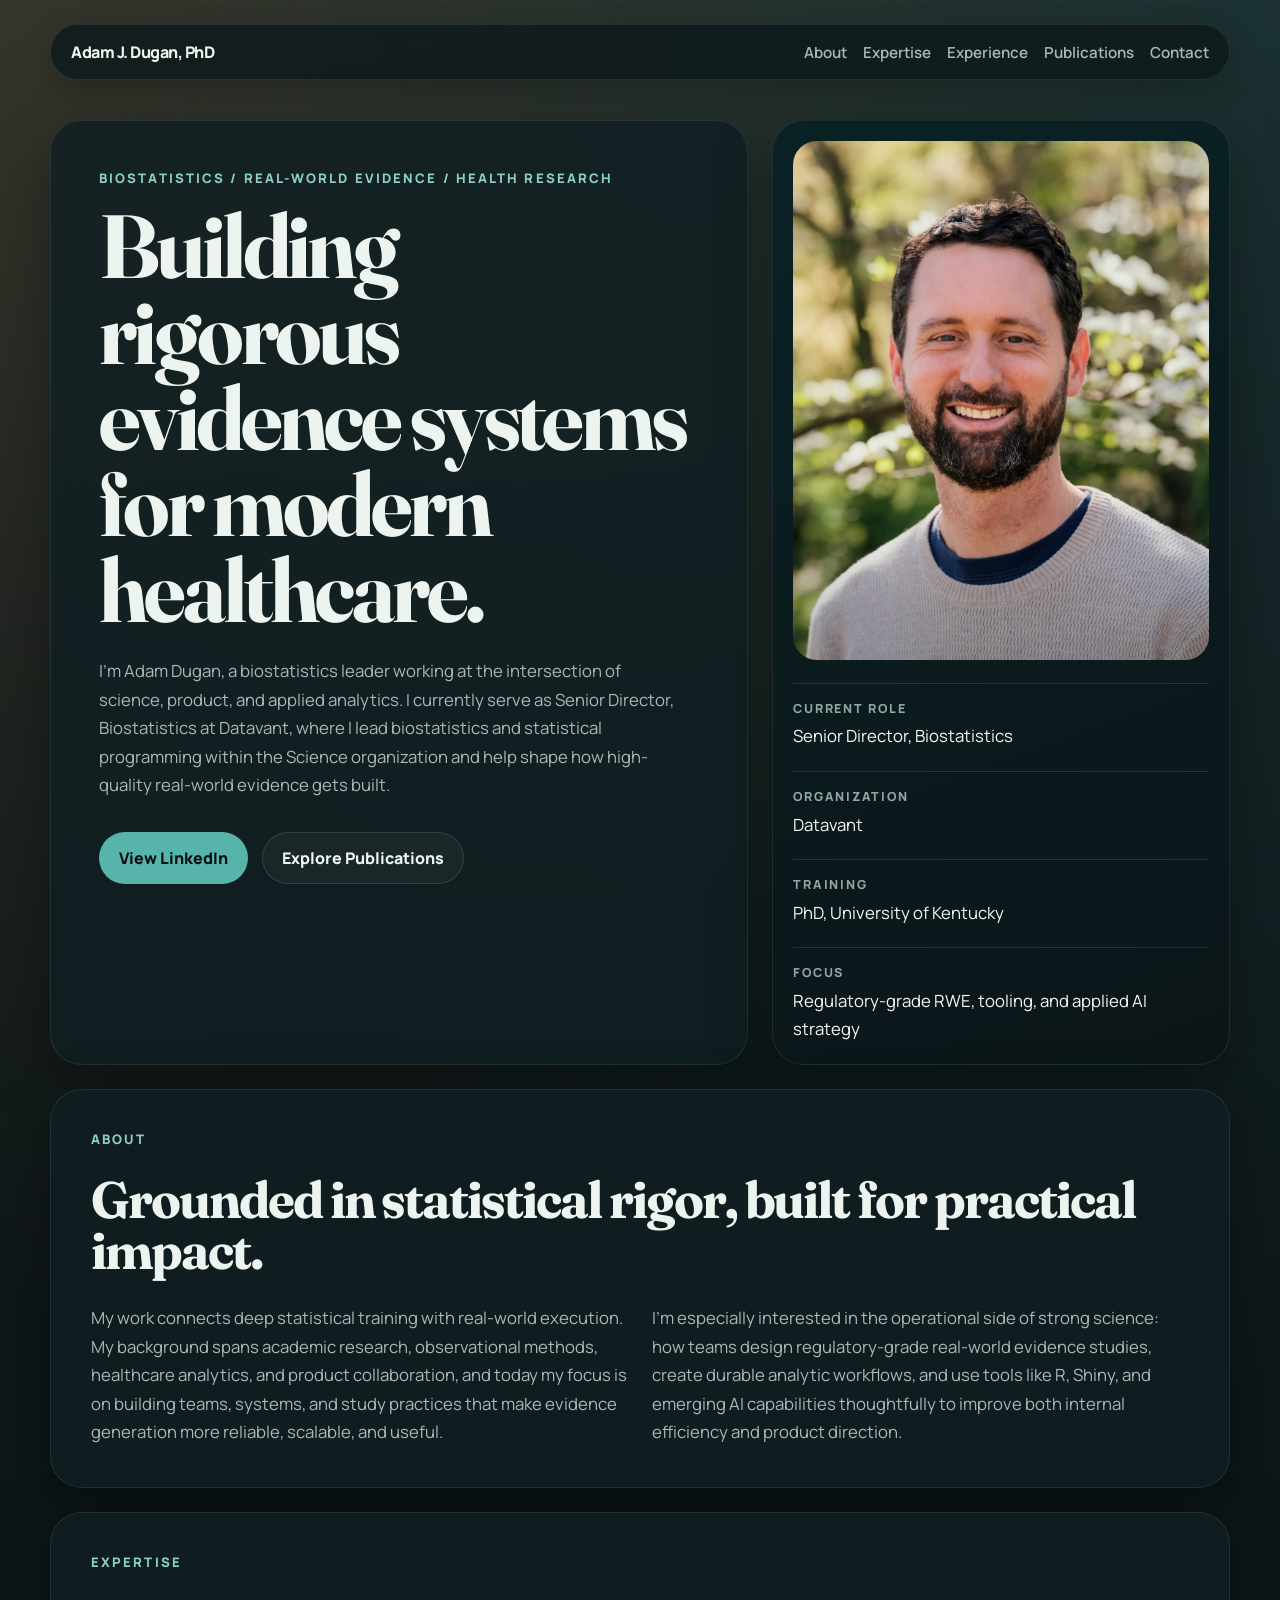
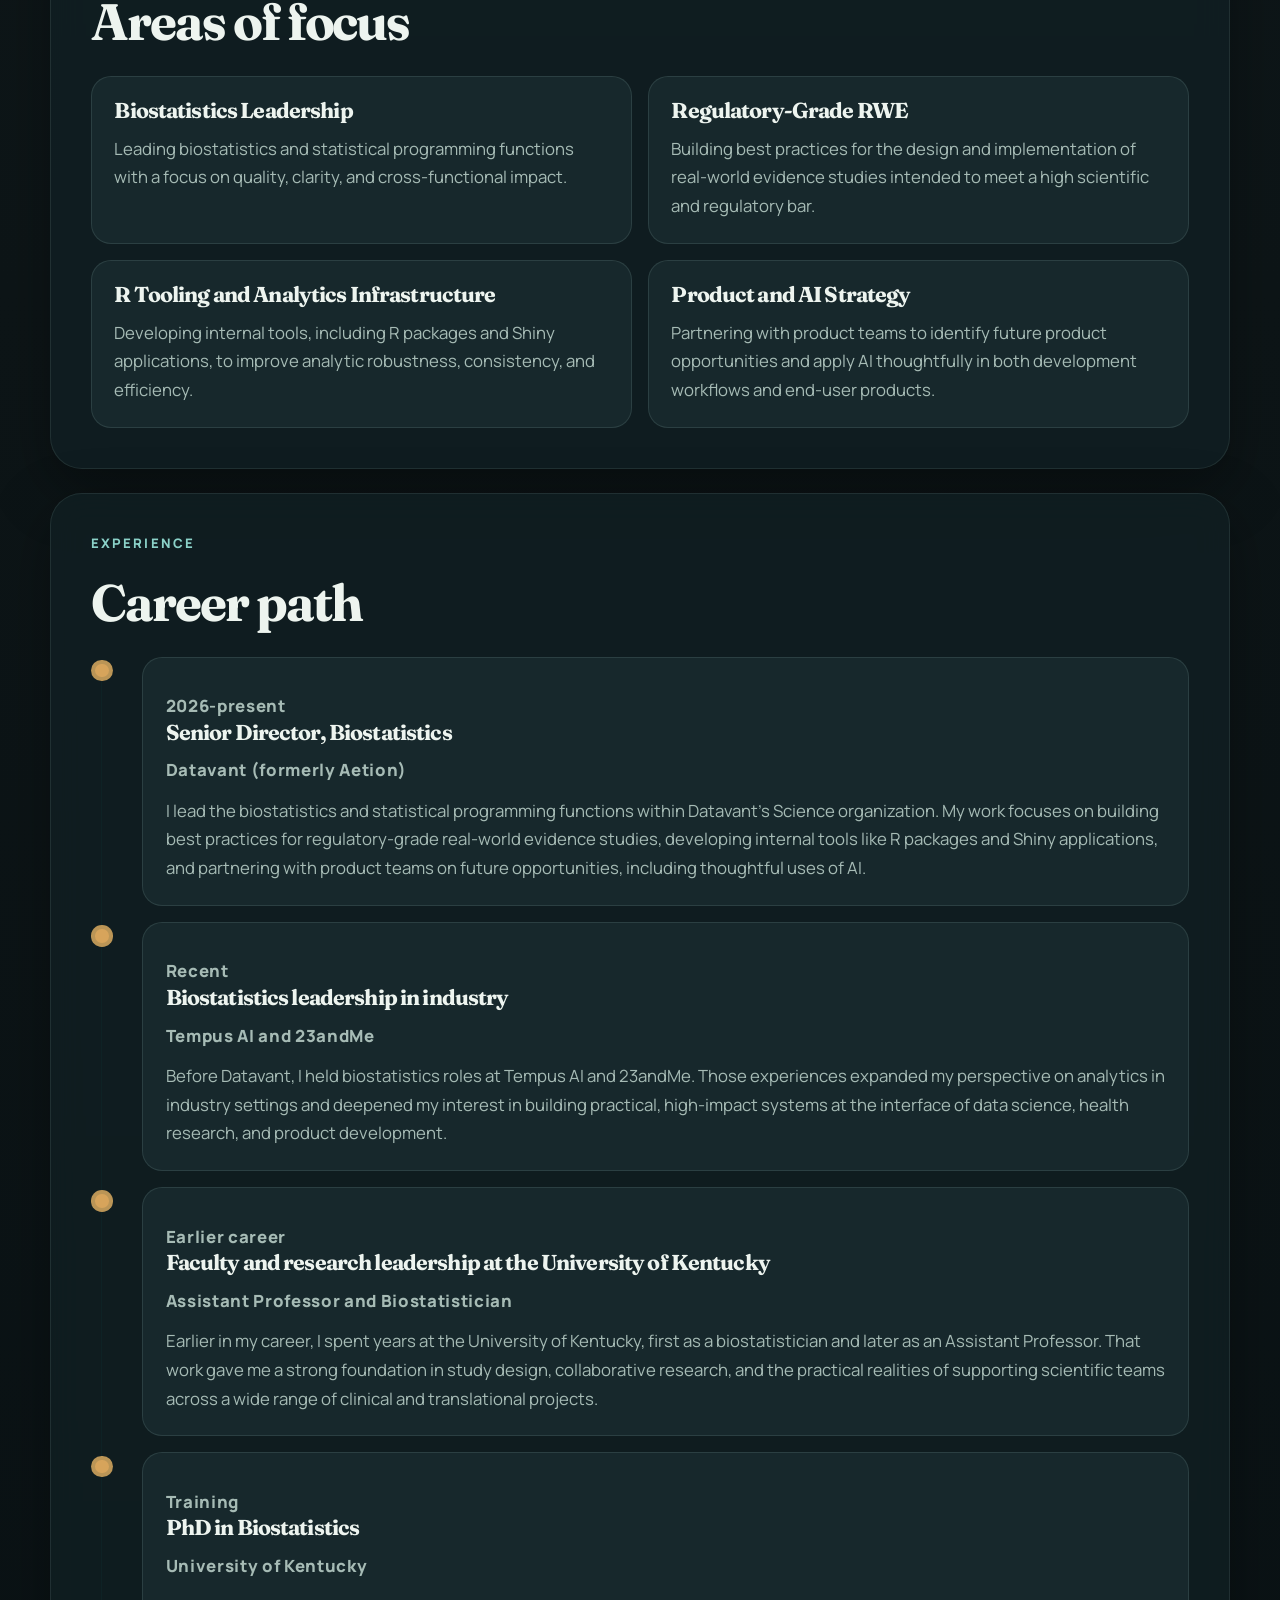
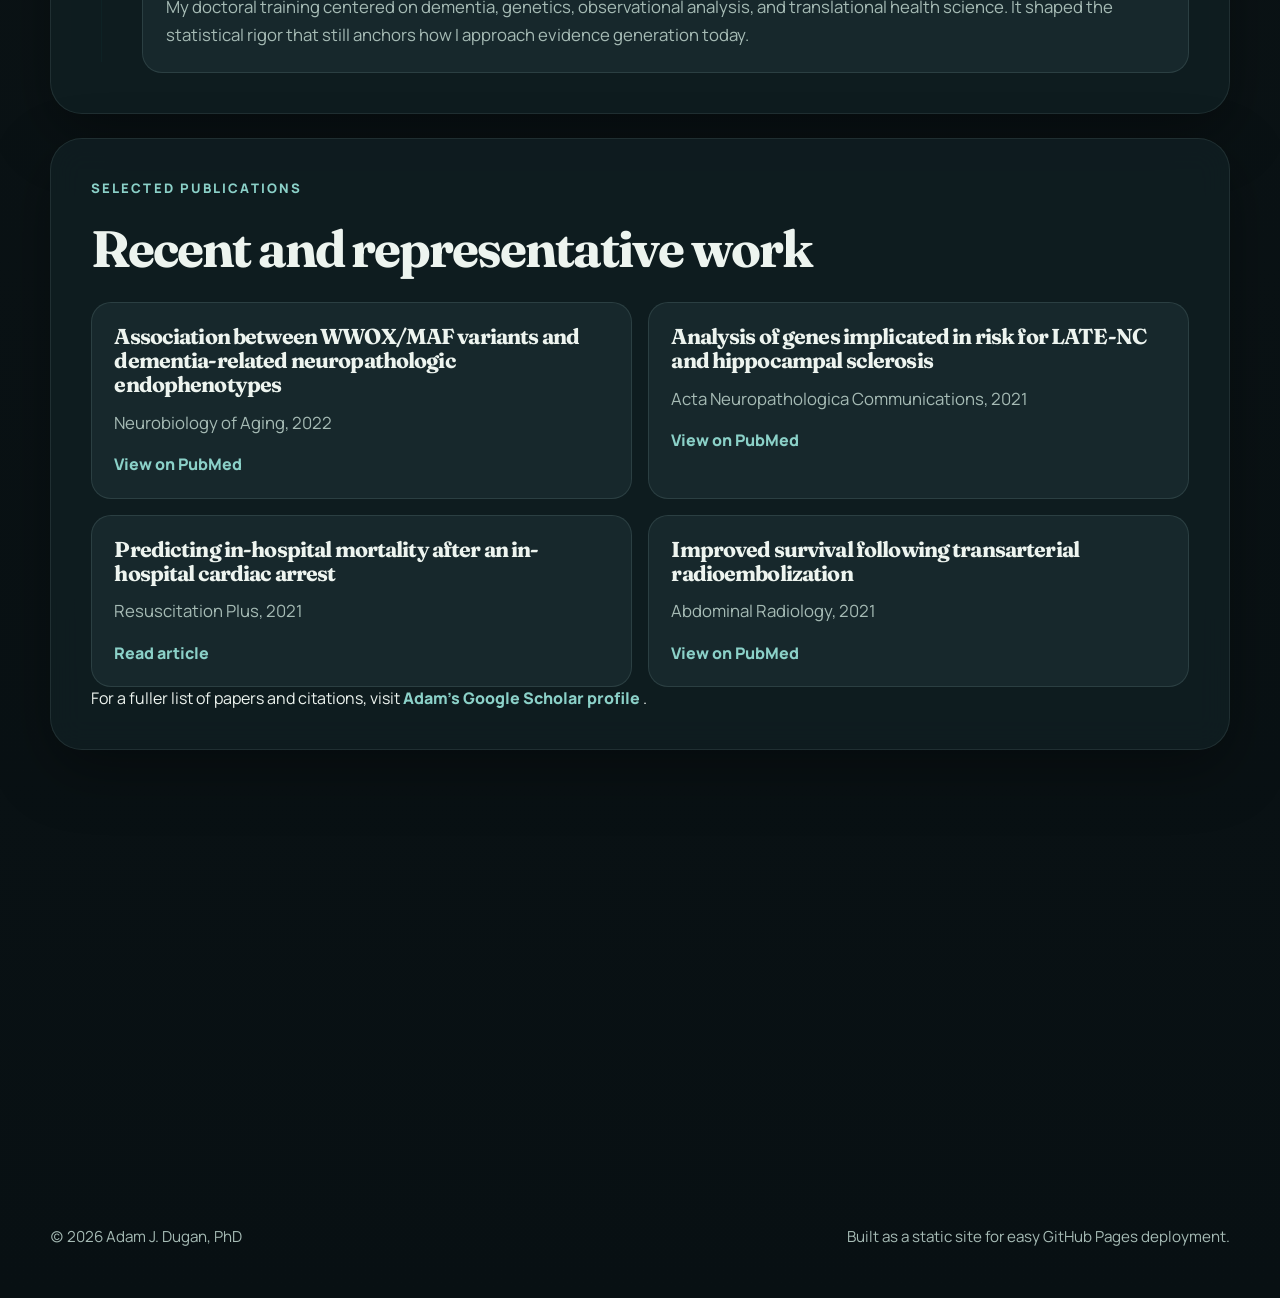
==== commit b047cd1d: "Tinkering with content" ====
--- a/index.html
+++ b/index.html
@@ -304,7 +304,8 @@
           <p class="contact-copy">
             This site is meant to be a simple professional home base. Over time, I plan to add
             selected work in R, AI, and other tools that support modern evidence generation. For
-            now, the easiest way to connect is through LinkedIn or Google Scholar.
+            now, the easiest way to connect is through LinkedIn or email, and you can also
+            download my resume directly below.
           </p>
           <div class="hero-actions">
             <a
@@ -315,13 +316,15 @@
             >
               Connect on LinkedIn
             </a>
+            <a class="button button-secondary" href="mailto:adam.j.dugan@gmail.com">
+              Email Me
+            </a>
             <a
               class="button button-secondary"
-              href="https://scholar.google.com/citations?user=WxaYEwoAAAAJ&hl=en"
-              target="_blank"
-              rel="noreferrer"
+              href="Adam-J-Dugan-Resume.pdf"
+              download
             >
-              Google Scholar
+              Download Resume
             </a>
           </div>
         </section>
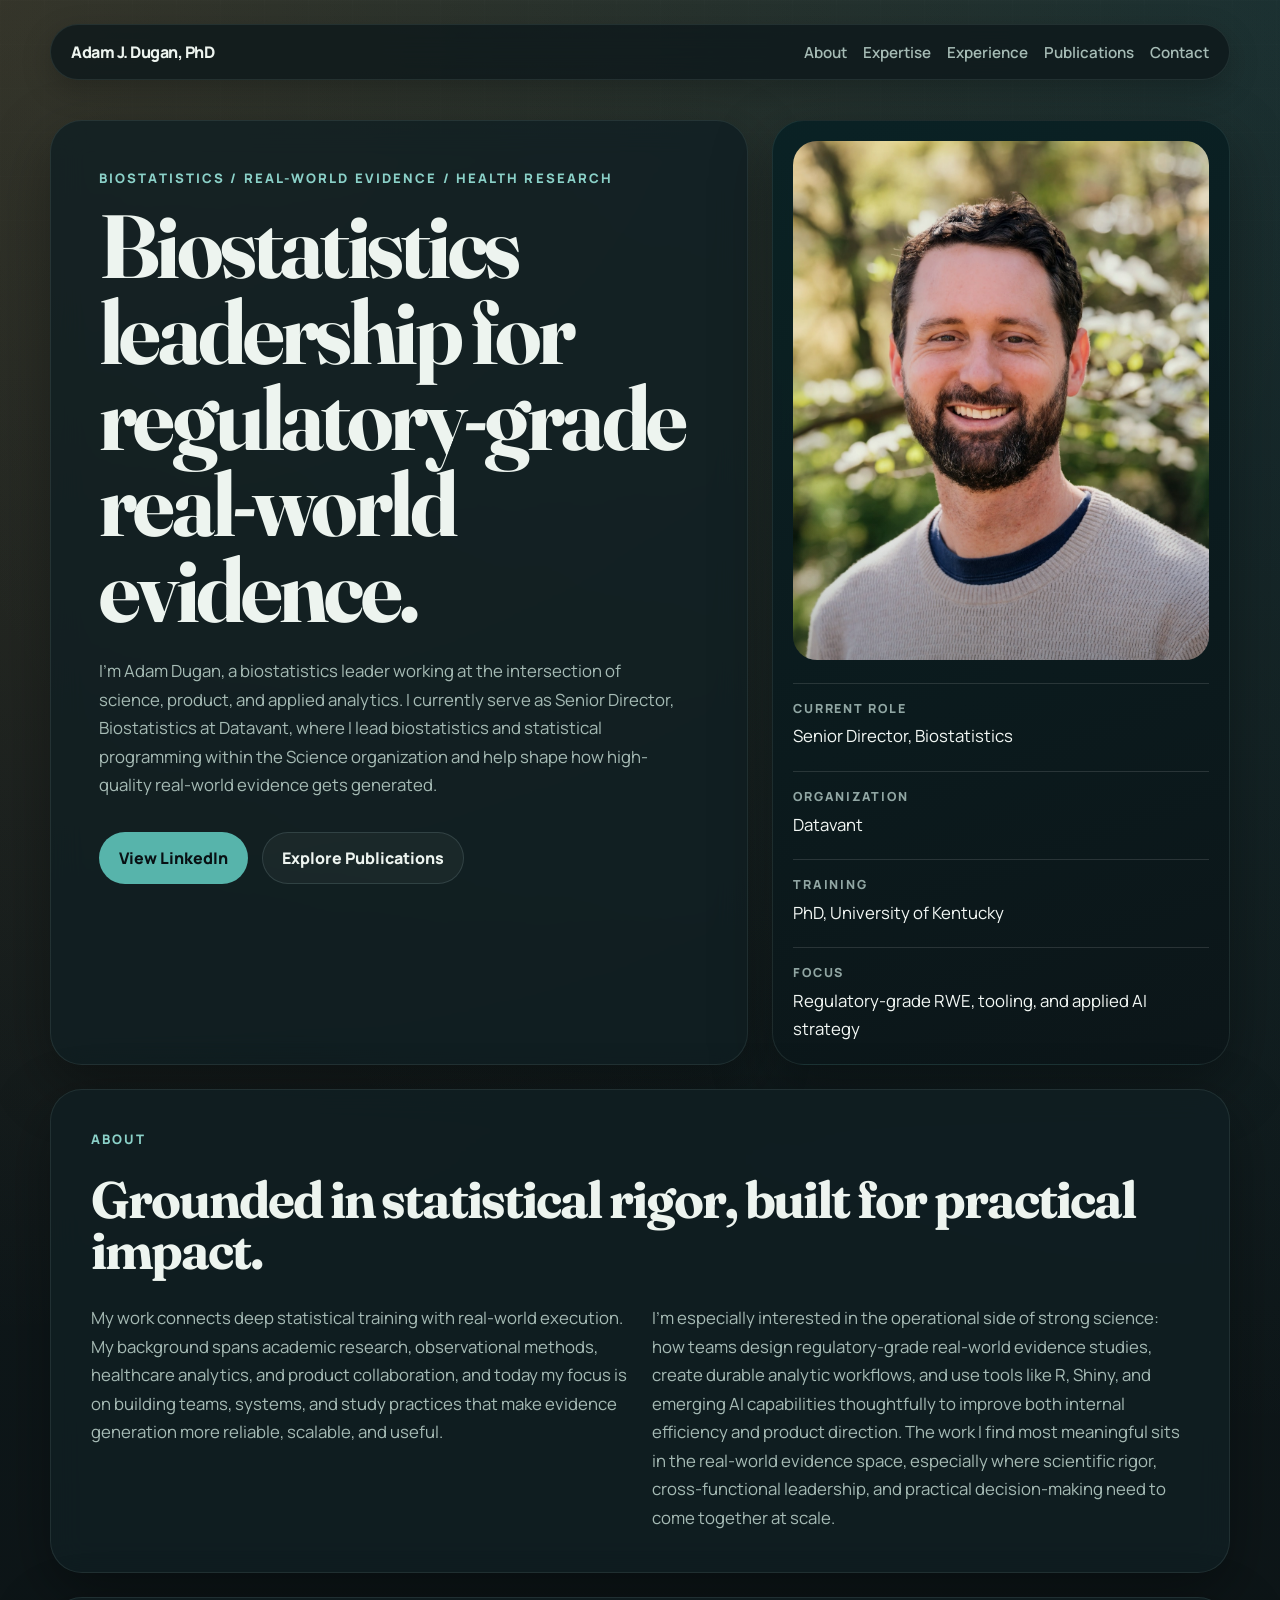
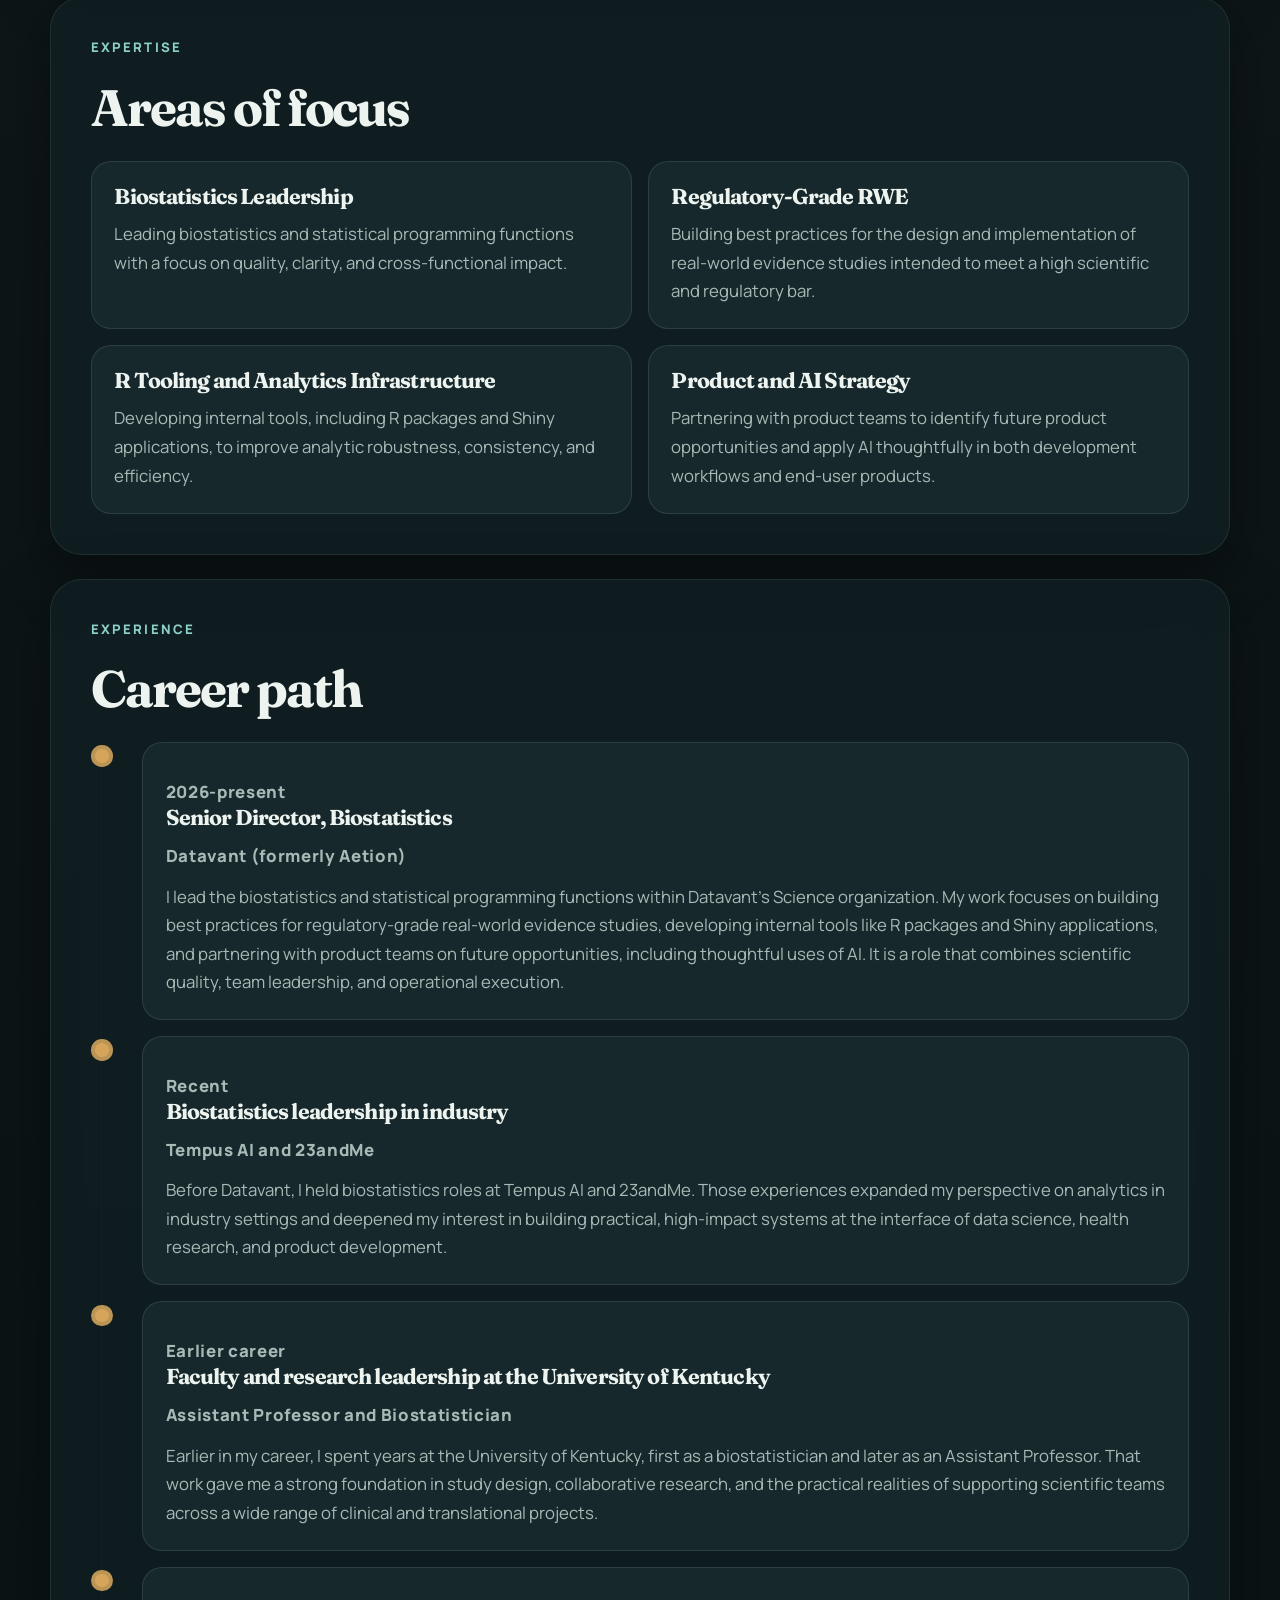
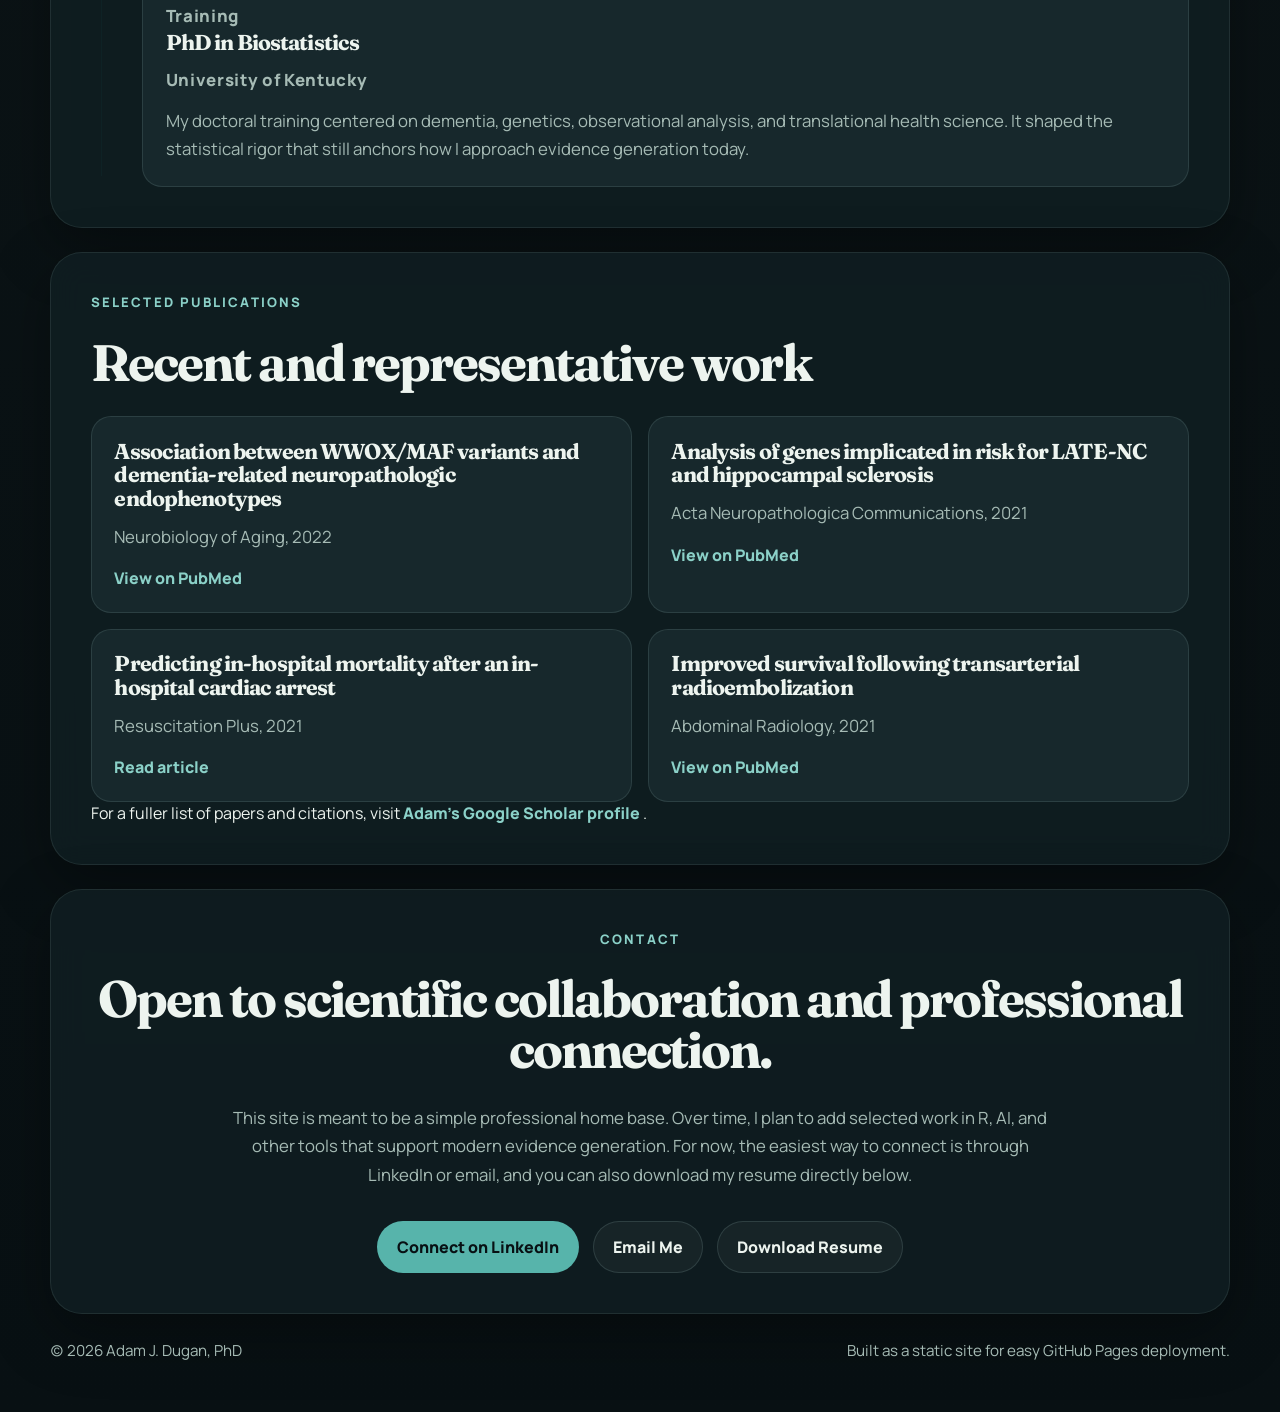
==== commit 455c43cf: "Update index.html" ====
--- a/index.html
+++ b/index.html
@@ -46,13 +46,13 @@
         <section class="hero reveal">
           <div class="hero-copy">
             <p class="eyebrow">Biostatistics / Real-World Evidence / Health Research</p>
-            <h1>Building rigorous evidence systems for modern healthcare.</h1>
+            <h1>Biostatistics leadership for regulatory-grade real-world evidence.</h1>
             <p class="hero-text">
               I'm Adam Dugan, a biostatistics leader working at the intersection of science,
               product, and applied analytics. I currently serve as Senior Director,
               Biostatistics at Datavant, where I lead biostatistics and statistical programming
               within the Science organization and help shape how high-quality real-world evidence
-              gets built.
+              gets generated.
             </p>
             <div class="hero-actions">
               <a
@@ -119,7 +119,10 @@
               I'm especially interested in the operational side of strong science: how teams
               design regulatory-grade real-world evidence studies, create durable analytic
               workflows, and use tools like R, Shiny, and emerging AI capabilities thoughtfully to
-              improve both internal efficiency and product direction.
+              improve both internal efficiency and product direction. The work I find most
+              meaningful sits in the real-world evidence space, especially where scientific rigor,
+              cross-functional leadership, and practical decision-making need to come together at
+              scale.
             </p>
           </div>
         </section>
@@ -178,7 +181,8 @@
                   Science organization. My work focuses on building best practices for
                   regulatory-grade real-world evidence studies, developing internal tools like R
                   packages and Shiny applications, and partnering with product teams on future
-                  opportunities, including thoughtful uses of AI.
+                  opportunities, including thoughtful uses of AI. It is a role that combines
+                  scientific quality, team leadership, and operational execution.
                 </p>
               </div>
             </article>
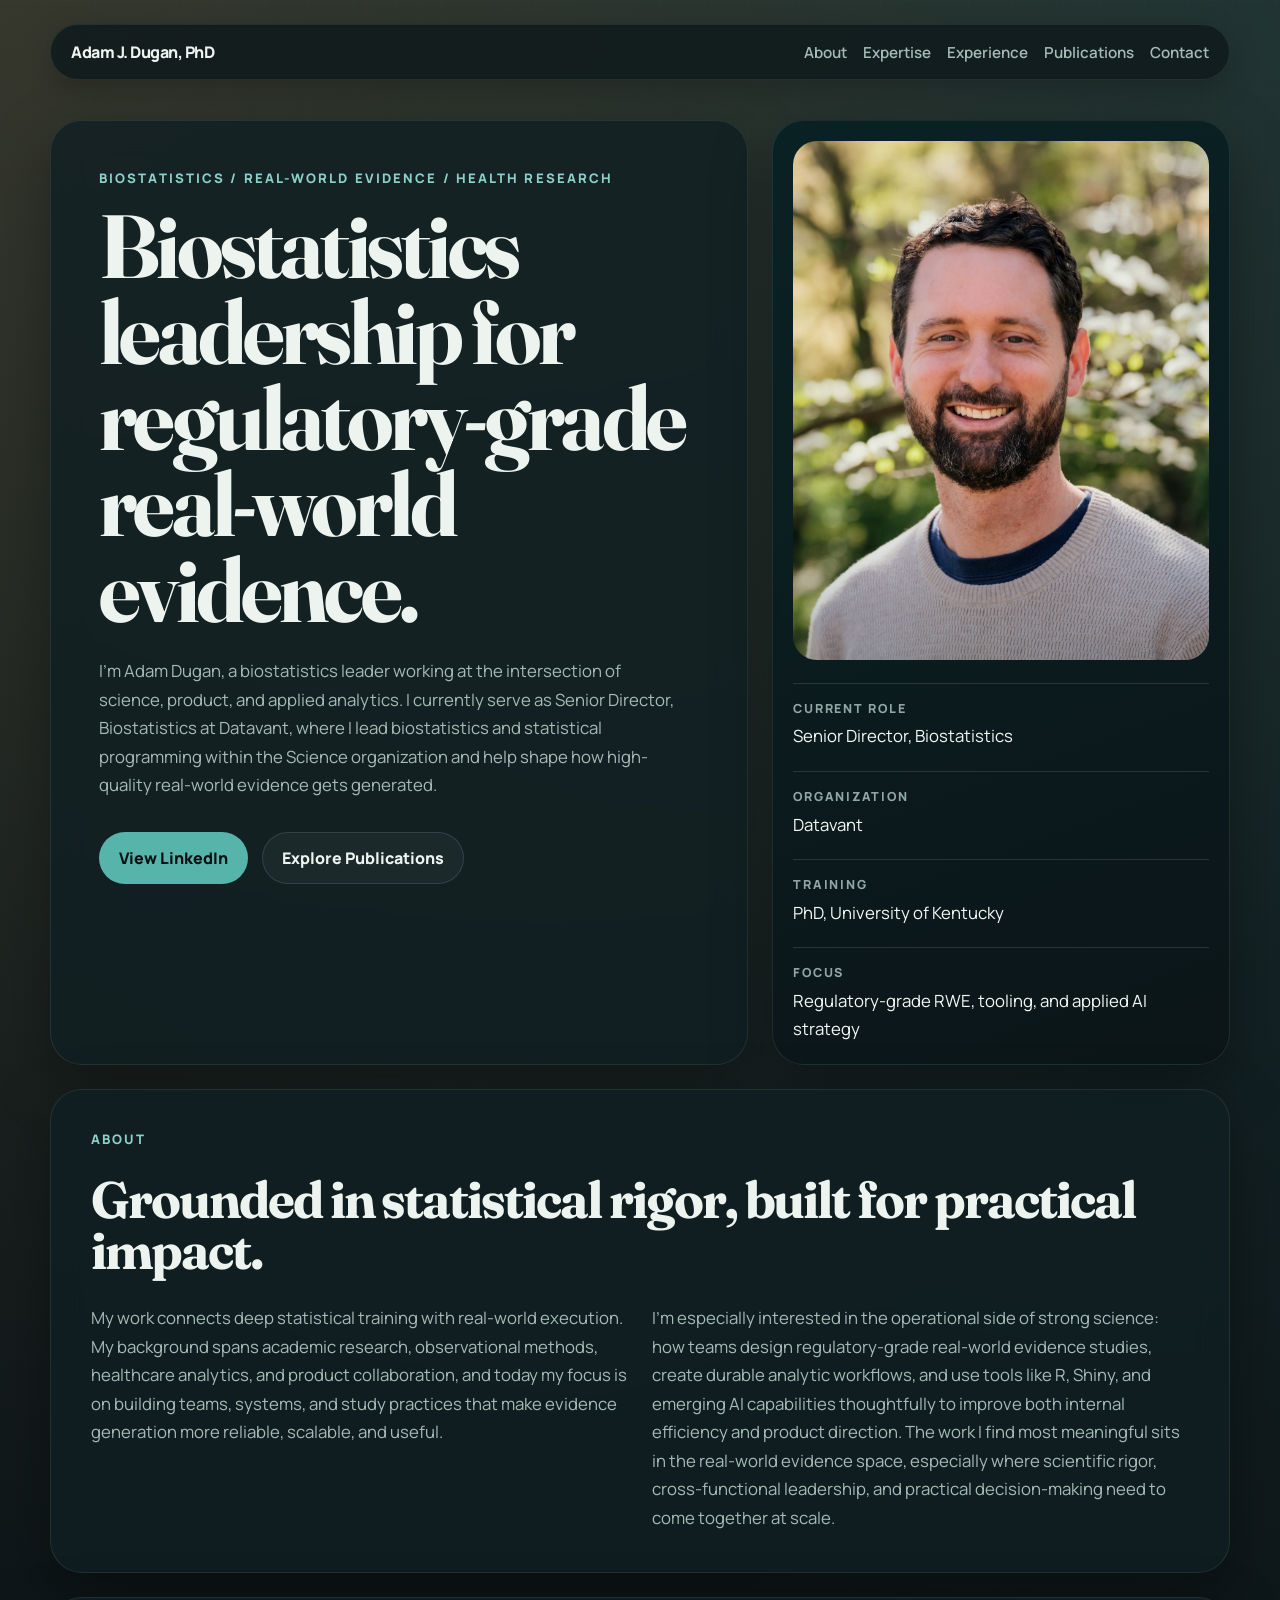
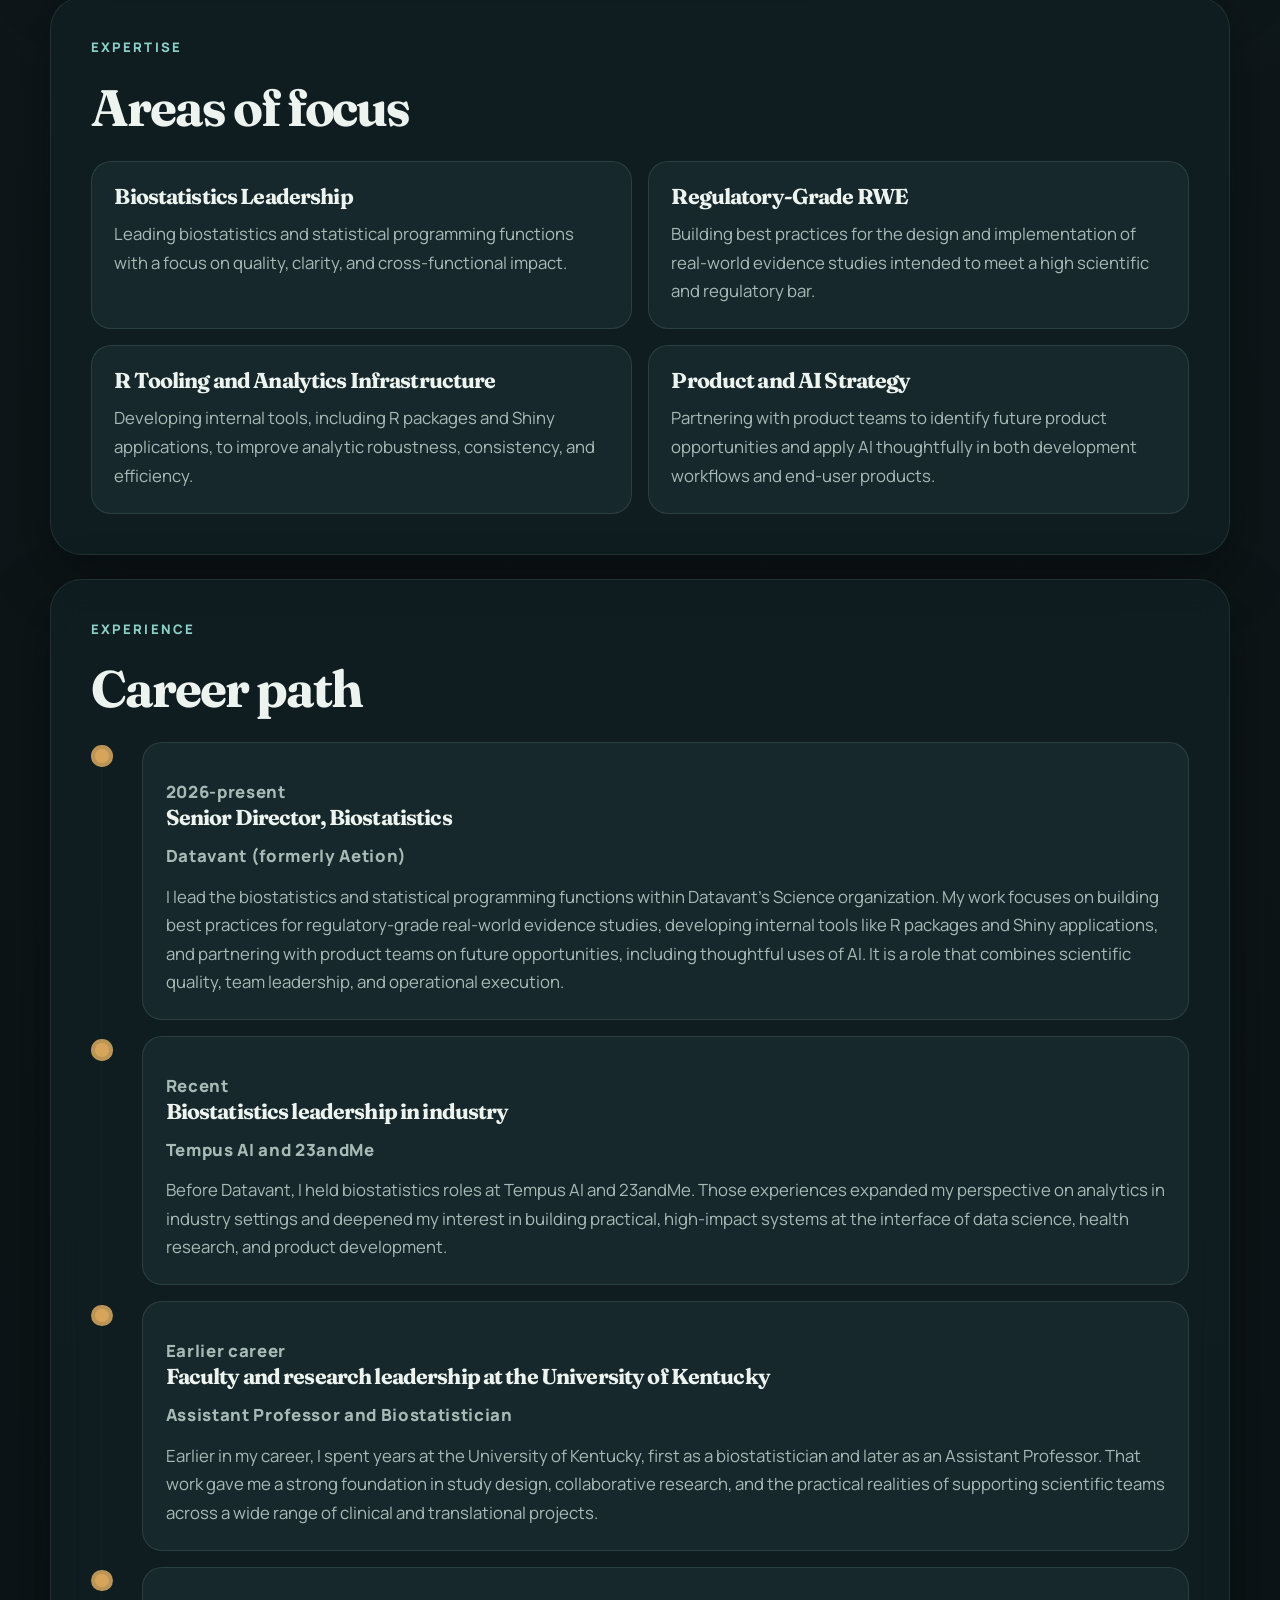
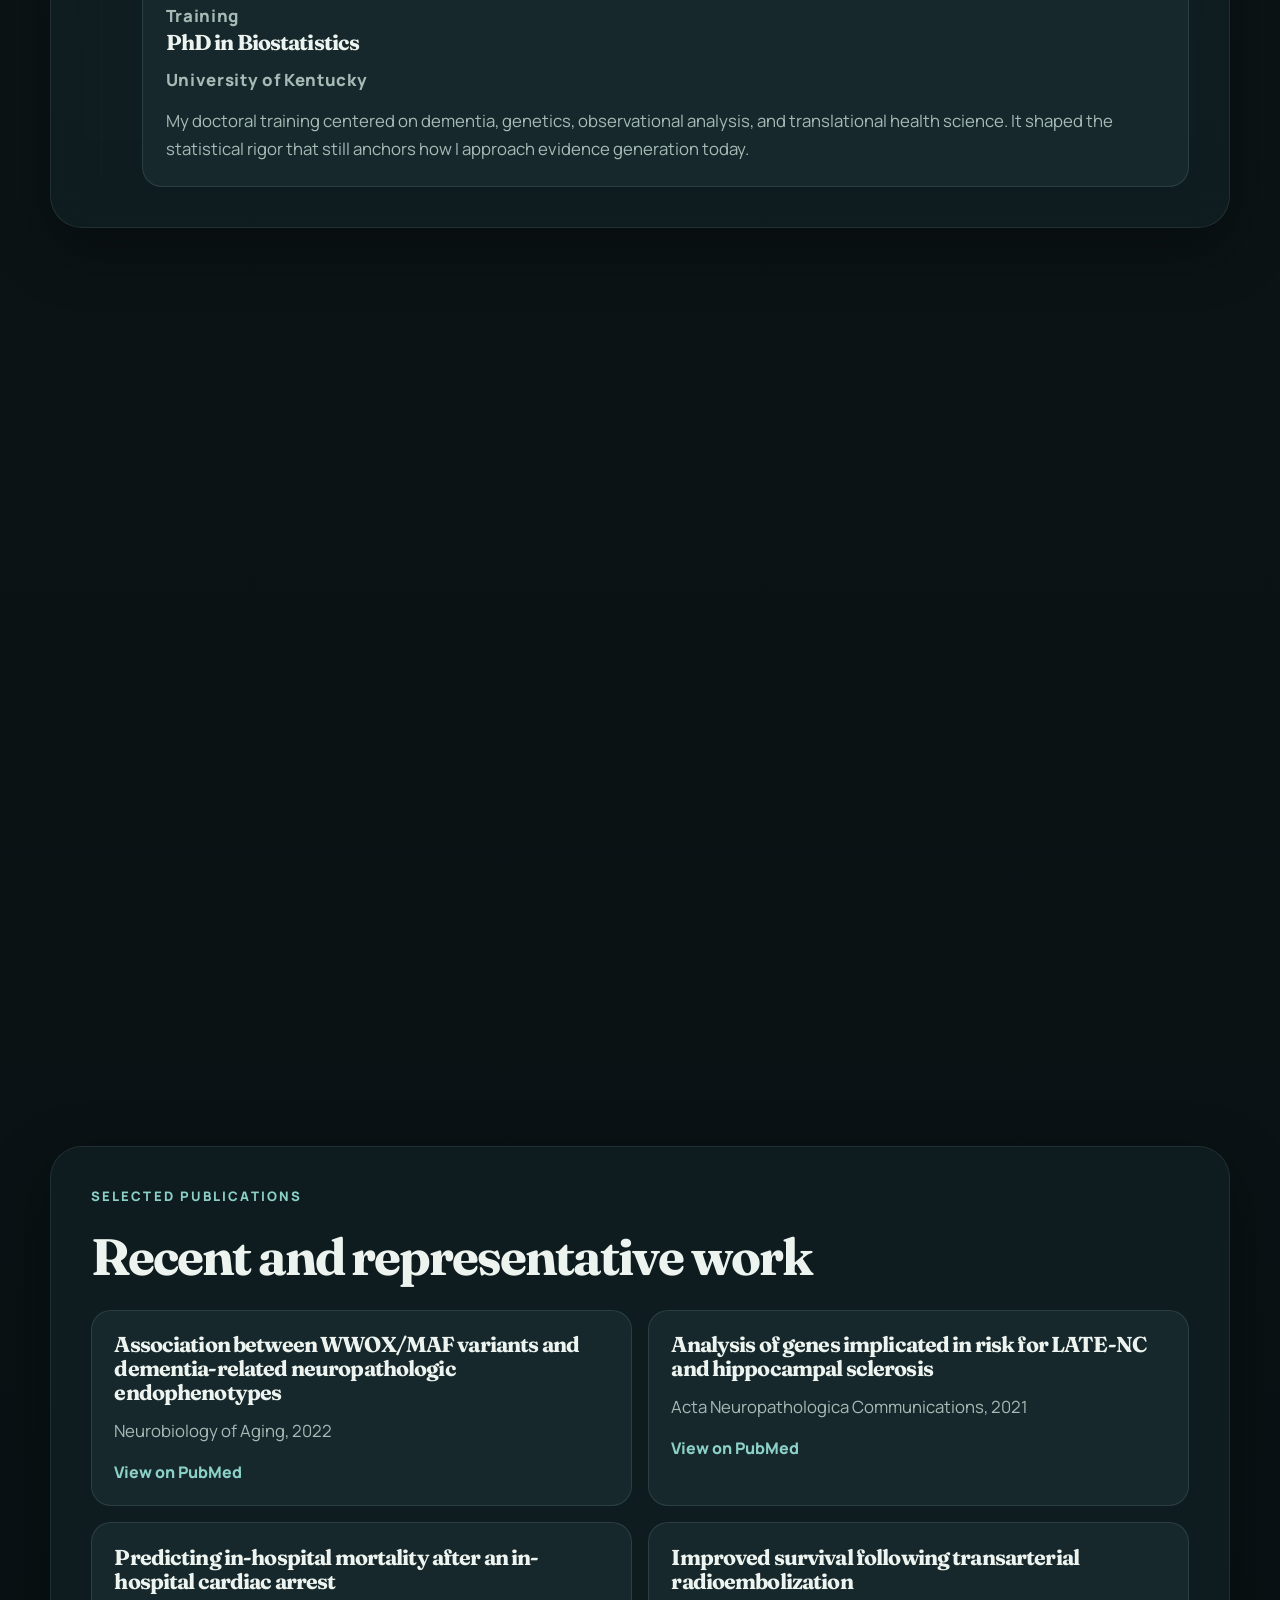
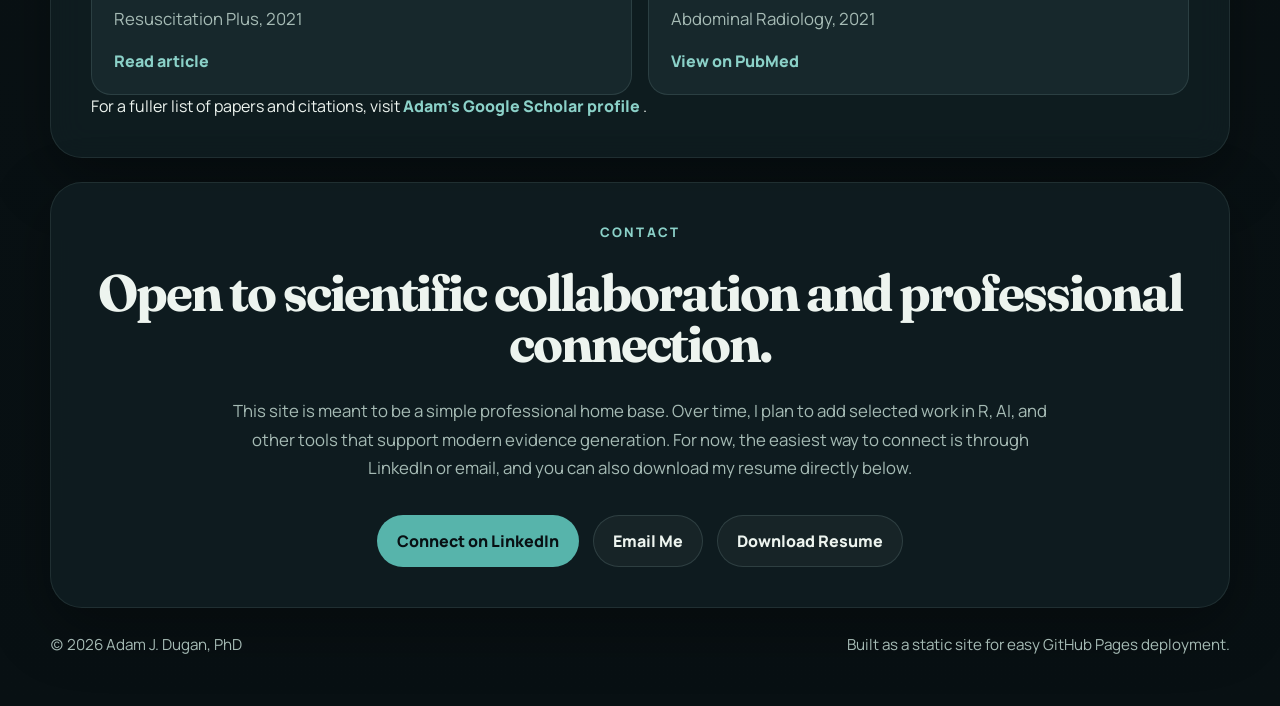
==== commit adf235a5: "Added easter eggs" ====
--- a/index.html
+++ b/index.html
@@ -30,6 +30,11 @@
     <link rel="stylesheet" href="styles.css" />
   </head>
   <body>
+    <canvas
+      class="mouse-trail-canvas"
+      id="mouse-trail-canvas"
+      aria-hidden="true"
+    ></canvas>
     <div class="page-shell">
       <header class="site-header">
         <a class="wordmark" href="#top">Adam J. Dugan, PhD</a>
@@ -227,6 +232,71 @@
                   how I approach evidence generation today.
                 </p>
               </div>
+            </article>
+          </div>
+        </section>
+
+        <section class="section reveal" id="lab">
+          <div class="section-heading">
+            <p class="eyebrow">Lab Notes</p>
+            <h2>A few quiet data-science easter eggs.</h2>
+          </div>
+          <div class="lab-grid">
+            <article class="console-card">
+              <div class="console-topbar">
+                <span></span>
+                <span></span>
+                <span></span>
+              </div>
+              <p class="console-label">R session</p>
+              <pre class="console-output" id="console-output">> source("ideas.R")
+[1] "Ready"</pre>
+              <button class="button button-secondary console-button" id="console-button" type="button">
+                Run another line
+              </button>
+            </article>
+
+            <article class="study-card-game">
+              <p class="game-kicker">Mini study design shuffle</p>
+              <h3>Assemble a stronger RWE study.</h3>
+              <p class="game-copy">
+                Shuffle the design cards to see how different ingredients change the study's
+                "regulatory confidence" score.
+              </p>
+              <div class="study-stack" id="study-stack">
+                <div class="study-pill">
+                  <span class="study-pill-label">Comparator</span>
+                  <strong id="card-comparator">Active comparator</strong>
+                </div>
+                <div class="study-pill">
+                  <span class="study-pill-label">Index date</span>
+                  <strong id="card-index">Clearly anchored</strong>
+                </div>
+                <div class="study-pill">
+                  <span class="study-pill-label">Confounding plan</span>
+                  <strong id="card-confounding">Propensity score weighting</strong>
+                </div>
+                <div class="study-pill">
+                  <span class="study-pill-label">Endpoint</span>
+                  <strong id="card-endpoint">Clinically meaningful</strong>
+                </div>
+                <div class="study-pill">
+                  <span class="study-pill-label">Sensitivity analysis</span>
+                  <strong id="card-sensitivity">Multiple falsification checks</strong>
+                </div>
+              </div>
+              <div class="game-footer">
+                <div class="confidence-score">
+                  <span>Regulatory confidence</span>
+                  <strong id="confidence-score">88</strong>
+                </div>
+                <button class="button button-primary" id="shuffle-button" type="button">
+                  Shuffle Study
+                </button>
+              </div>
+              <p class="game-note" id="game-note">
+                A thoughtful comparator and strong sensitivity checks tend to travel well.
+              </p>
             </article>
           </div>
         </section>
--- a/styles.css
+++ b/styles.css
@@ -47,6 +47,15 @@
   mask-image: linear-gradient(180deg, rgba(0, 0, 0, 0.25), transparent 70%);
 }
 
+.mouse-trail-canvas {
+  position: fixed;
+  inset: 0;
+  z-index: 0;
+  width: 100%;
+  height: 100%;
+  pointer-events: none;
+}
+
 .page-shell {
   width: min(calc(100% - 2rem), var(--max-width));
   margin: 0 auto;
@@ -309,7 +318,8 @@
 }
 
 .card-grid,
-.publication-list {
+.publication-list,
+.lab-grid {
   display: grid;
   grid-template-columns: repeat(2, minmax(0, 1fr));
   gap: 1rem;
@@ -399,6 +409,124 @@
   text-align: center;
 }
 
+.console-card,
+.study-card-game {
+  padding: 1.4rem;
+  border-radius: var(--radius-md);
+  background: var(--surface-strong);
+  border: 1px solid var(--line);
+}
+
+.console-topbar {
+  display: flex;
+  gap: 0.45rem;
+  margin-bottom: 1rem;
+}
+
+.console-topbar span {
+  width: 0.75rem;
+  height: 0.75rem;
+  border-radius: 50%;
+  background: rgba(255, 255, 255, 0.18);
+}
+
+.console-topbar span:first-child {
+  background: #d07f61;
+}
+
+.console-topbar span:nth-child(2) {
+  background: #d7a45b;
+}
+
+.console-topbar span:nth-child(3) {
+  background: #57b4ab;
+}
+
+.console-label,
+.game-kicker,
+.study-pill-label {
+  margin: 0;
+  font-size: 0.78rem;
+  font-weight: 800;
+  letter-spacing: 0.14em;
+  text-transform: uppercase;
+  color: var(--teal-soft);
+}
+
+.console-output {
+  min-height: 10.5rem;
+  margin: 0.9rem 0 1rem;
+  padding: 1rem;
+  overflow: auto;
+  border-radius: 16px;
+  border: 1px solid rgba(184, 224, 216, 0.08);
+  background: #0c1417;
+  color: #c6f0e9;
+  font-family: "Courier New", Courier, monospace;
+  font-size: 0.96rem;
+  line-height: 1.65;
+  white-space: pre-wrap;
+}
+
+.console-button {
+  min-height: 2.9rem;
+}
+
+.game-copy,
+.game-note,
+.confidence-score span {
+  margin: 0.75rem 0 0;
+  color: var(--muted);
+  line-height: 1.7;
+}
+
+.study-card-game h3 {
+  margin-top: 0.5rem;
+}
+
+.study-stack {
+  display: grid;
+  gap: 0.8rem;
+  margin-top: 1.2rem;
+}
+
+.study-pill {
+  display: flex;
+  justify-content: space-between;
+  align-items: center;
+  gap: 1rem;
+  padding: 0.95rem 1rem;
+  border-radius: 16px;
+  background: rgba(255, 255, 255, 0.03);
+  border: 1px solid rgba(184, 224, 216, 0.08);
+}
+
+.study-pill strong,
+.confidence-score strong {
+  color: var(--ink);
+  font-size: 1rem;
+}
+
+.game-footer {
+  display: flex;
+  justify-content: space-between;
+  align-items: center;
+  gap: 1rem;
+  margin-top: 1.25rem;
+}
+
+.confidence-score {
+  display: grid;
+  gap: 0.2rem;
+}
+
+.confidence-score strong {
+  font-family: "Fraunces", serif;
+  font-size: 2rem;
+  line-height: 1;
+  color: var(--gold);
+}
+
 .contact-copy {
   max-width: 52rem;
   margin: 0 auto;
@@ -451,6 +579,7 @@
   .hero,
   .split-text,
   .card-grid,
+  .lab-grid,
   .publication-list,
   .site-footer {
     grid-template-columns: 1fr;
@@ -524,6 +653,12 @@
     flex-direction: column;
   }
 
+  .study-pill,
+  .game-footer {
+    flex-direction: column;
+    align-items: flex-start;
+  }
+
   .button {
     width: 100%;
   }
